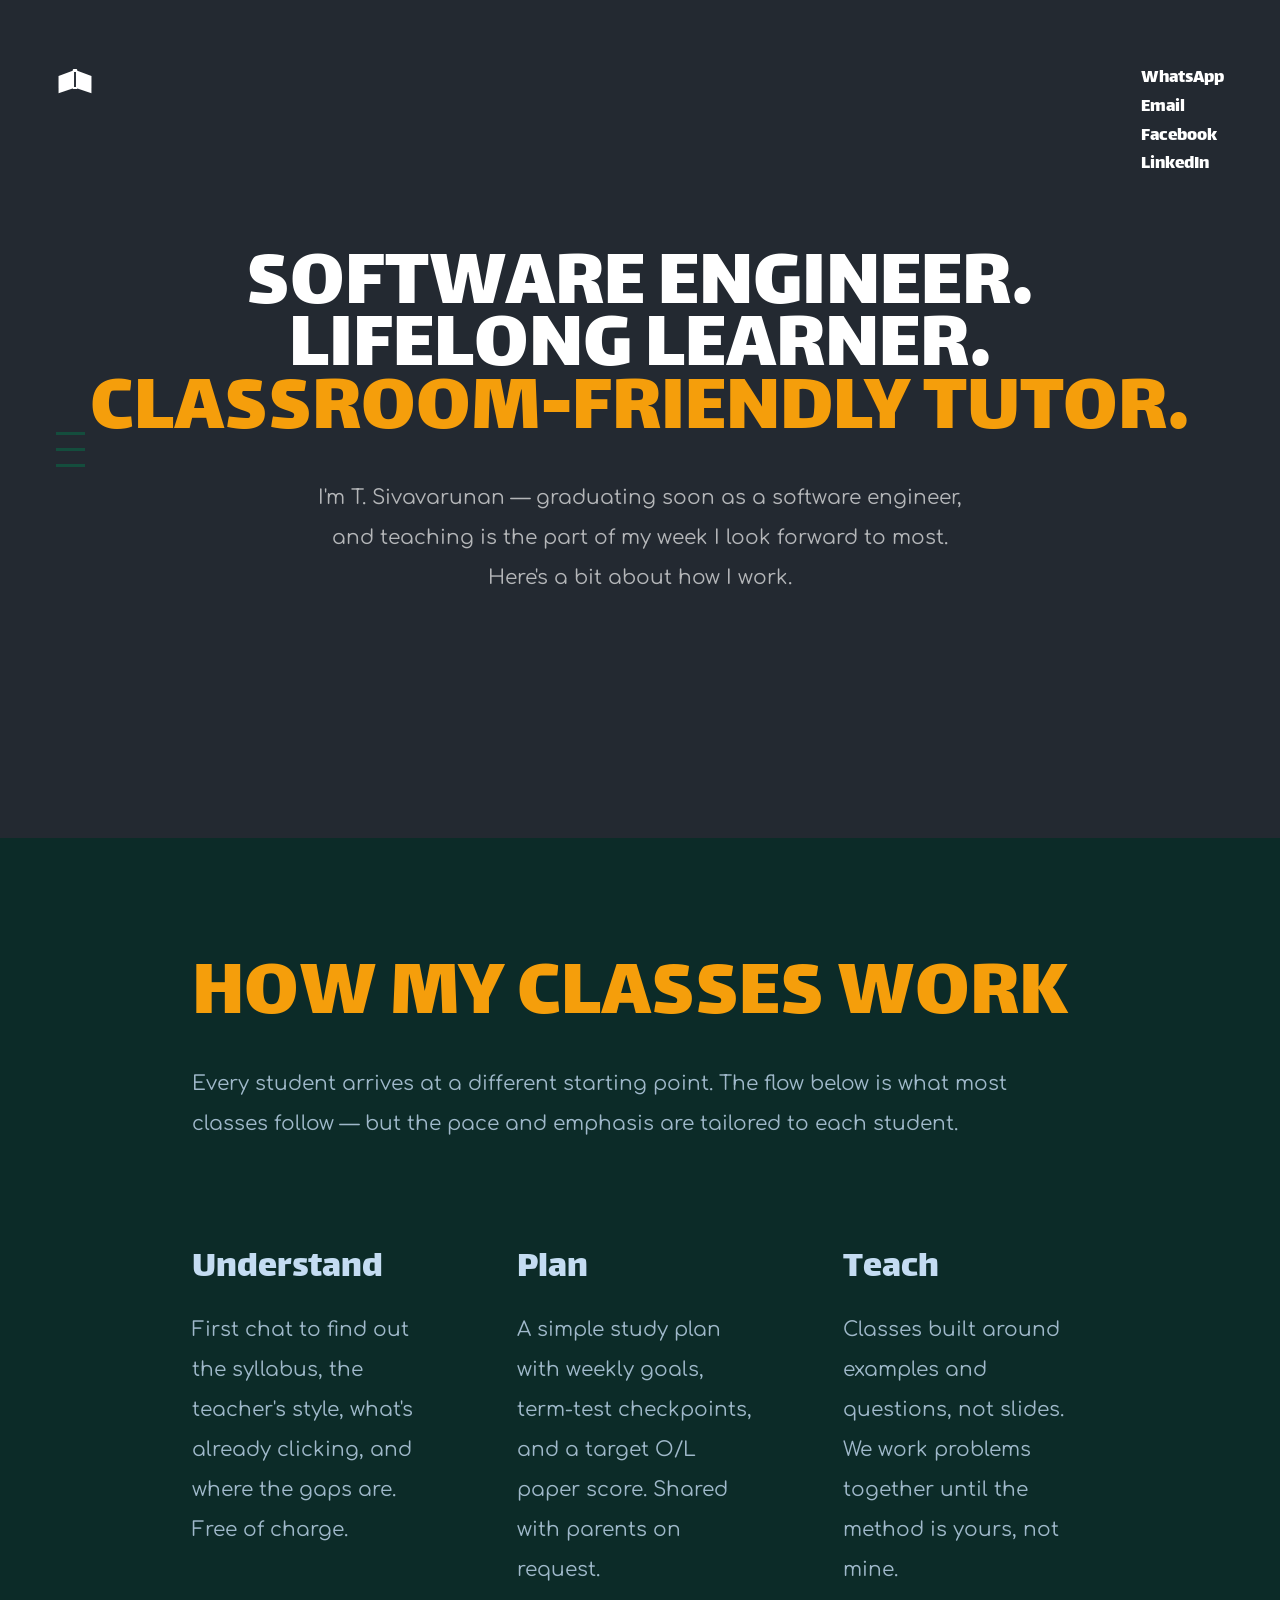
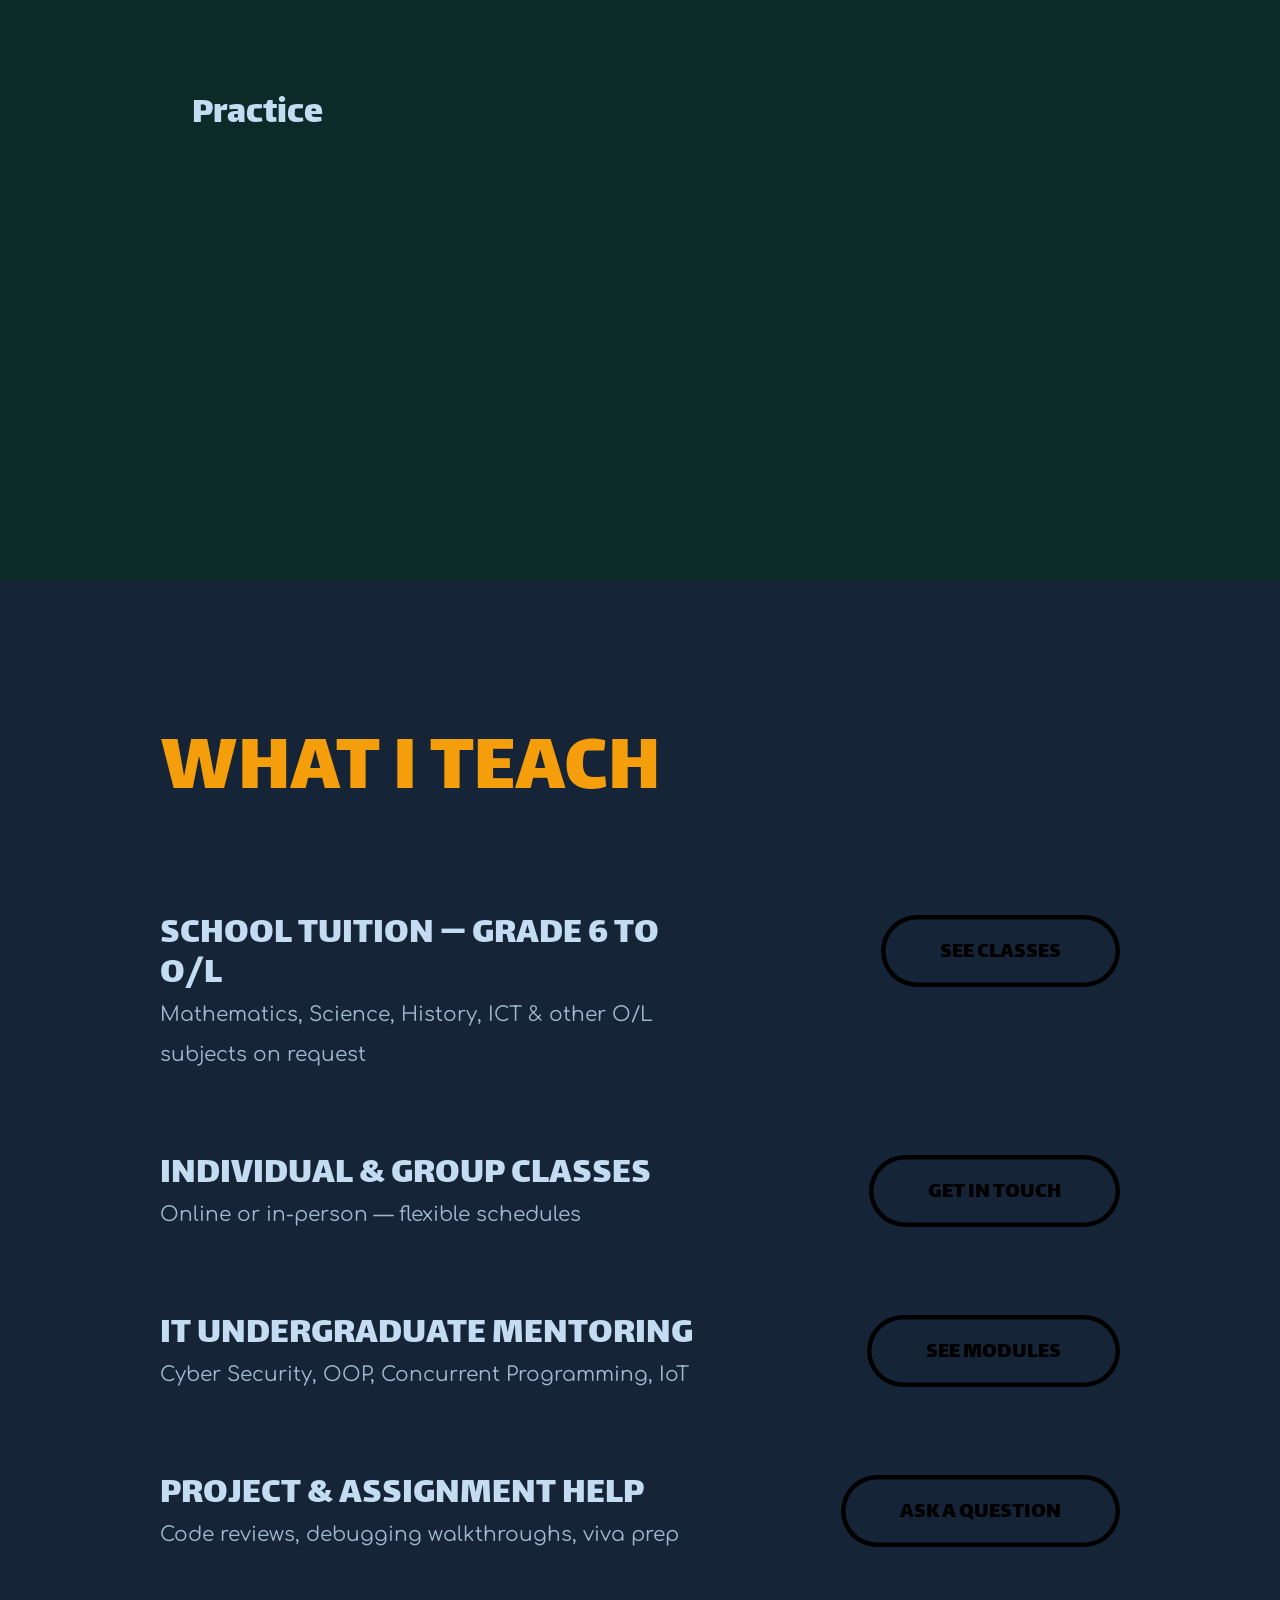
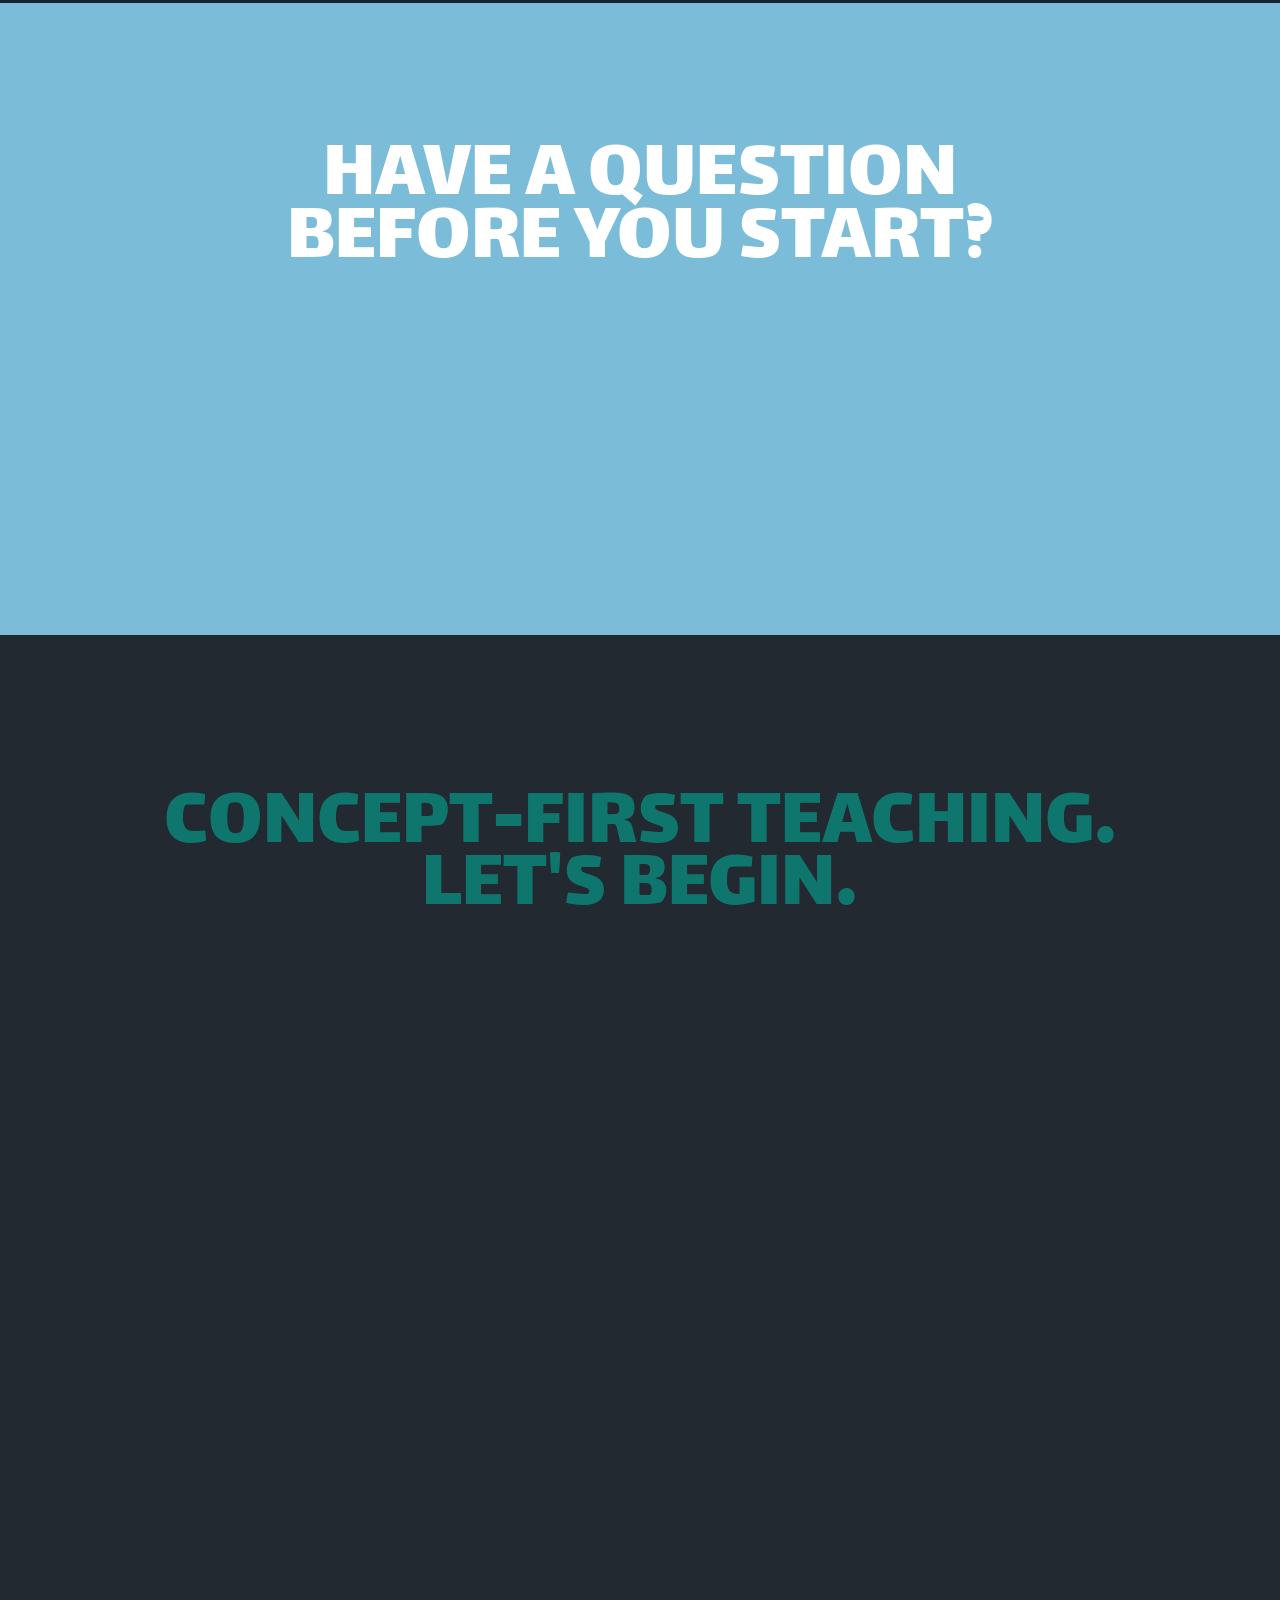
==== about.html @ 16ea8c1b "Initial site" ====
<!DOCTYPE html>
<html lang="en">
<head>
    <meta charset="UTF-8">
    <meta name="viewport" content="width=device-width, initial-scale=1.0">
    <title>About — T. Sivavarunan</title>
    <meta name="description" content="About T. Sivavarunan — software engineer, tutor, and IT undergraduate mentor based in Sri Lanka.">
    <link rel="stylesheet" type="text/css" href="css/bootstrap.min.css">
    <link rel="stylesheet" type="text/css" href="css/fontawesome-all.min.css">
    <link rel="stylesheet" type="text/css" href="css/style.css">
</head>
<body class="inner-page">
<div class="menu-toggle">
    <div class="icon"></div>
</div>
<div class="main-menu">
    <div class="contant-info">
        <div><a href="mailto:tharagan2001@gmail.com">tharagan2001@gmail.com</a></div>
        <div>076 835 9459</div>
    </div>
    <div class="menu-links">
        <ul>
            <li><a href="index.html">Home</a></li>
            <li><a href="about.html">About</a></li>
            <li><a href="work.html">Classes</a></li>
            <li><a href="blog.html">Blog</a></li>
            <li><a href="contact.html">Contact</a></li>
        </ul>
    </div>
    <div class="social-media">
        <div class="social-link-holder"><a href="https://wa.me/94768359459" target="_blank" rel="noopener">WhatsApp</a></div>
        <div class="social-link-holder"><a href="mailto:tharagan2001@gmail.com">Email</a></div>
        <div class="social-link-holder"><a href="#" target="_blank" rel="noopener">Facebook</a></div>
        <div class="social-link-holder"><a href="#" target="_blank" rel="noopener">LinkedIn</a></div>
    </div>
</div>
<nav class="container-fluid cnav">
    <div class="row">
        <div class="col">
            <div class="logo-holder">
                <a href="index.html"><img class="logo" src="images/logo.svg" alt="T. Sivavarunan"></a>
            </div>
        </div>
        <div class="col text-right">
            <div class="social-media">
                <div class="social-link-holder"><a href="https://wa.me/94768359459" target="_blank" rel="noopener">WhatsApp</a></div>
                <div class="social-link-holder"><a href="mailto:tharagan2001@gmail.com">Email</a></div>
                <div class="social-link-holder"><a href="#" target="_blank" rel="noopener">Facebook</a></div>
                <div class="social-link-holder"><a href="#" target="_blank" rel="noopener">LinkedIn</a></div>
            </div>
        </div>
    </div>
</nav>
<header class="container-fluid header">
    <div class="row">
        <div class="col">
            <div class="lg-text">
                <span>software engineer.</span><br>
                <span>lifelong learner.</span><br>
                <span class="other-color">classroom-friendly tutor.</span>
            </div>
            <div class="normal-text">
                <p>I'm T. Sivavarunan — graduating soon as a software engineer,<br> and teaching is the part of my week I look forward to most.<br> Here's a bit about how I work.</p>
            </div>
        </div>
    </div>
</header>
<div class="container-fluid process-section">
    <div class="row">
        <div class="col">
            <div class="lg-text"><span class="other-color">how my classes work</span></div>
            <div class="normal-text">
                <p>Every student arrives at a different starting point. The flow below is what most<br> classes follow — but the pace and emphasis are tailored to each student.</p>
            </div>
        </div>
    </div>
    <div class="row">
        <div class="col-md-4">
            <div class="text-box">
                <div class="title">Understand</div>
                <p>First chat to find out the syllabus, the teacher's style, what's already clicking, and where the gaps are. Free of charge.</p>
            </div>
        </div>
        <div class="col-md-4">
            <div class="text-box">
                <div class="title">Plan</div>
                <p>A simple study plan with weekly goals, term-test checkpoints, and a target O/L paper score. Shared with parents on request.</p>
            </div>
        </div>
        <div class="col-md-4">
            <div class="text-box">
                <div class="title">Teach</div>
                <p>Classes built around examples and questions, not slides. We work problems together until the method is yours, not mine.</p>
            </div>
        </div>
    </div>
    <div class="row">
        <div class="col-md-4">
            <div class="text-box">
                <div class="title">Practice</div>
                <p>Short weekly homework, past-paper drills, and mistake reviews. Doubt-clearing on WhatsApp between classes.</p>
            </div>
        </div>
        <div class="col-md-4">
            <div class="text-box">
                <div class="title">Track</div>
                <p>Regular progress check-ins so the student, the parent, and I are all on the same page about what's improving and what still needs work.</p>
            </div>
        </div>
        <div class="col-md-4">
            <div class="text-box">
                <div class="title">Deliver</div>
                <p>Confidence on exam day. Whether that's a Grade 7 term test or an O/L paper, you walk in knowing what you know.</p>
            </div>
        </div>
    </div>
</div>
<div class="container-fluid jobs-section">
    <div class="row">
        <div class="col">
            <div class="lg-text"><span class="other-color">what I teach</span></div>
        </div>
    </div>
    <div class="row job-box-row">
        <div class="col-sm-7">
            <div class="job-box">
                <div class="title">School Tuition — Grade 6 to O/L</div>
                <div class="subtitle">Mathematics, Science, History, ICT &amp; other O/L subjects on request</div>
            </div>
        </div>
        <div class="col-sm-5">
            <div class="btn-holder">
                <a href="work.html" class="cr-btn black ex-padding">See classes</a>
            </div>
        </div>
    </div>
    <div class="row job-box-row">
        <div class="col-sm-7">
            <div class="job-box">
                <div class="title">Individual &amp; Group Classes</div>
                <div class="subtitle">Online or in-person — flexible schedules</div>
            </div>
        </div>
        <div class="col-sm-5">
            <div class="btn-holder">
                <a href="contact.html" class="cr-btn black ex-padding">Get in touch</a>
            </div>
        </div>
    </div>
    <div class="row job-box-row">
        <div class="col-sm-7">
            <div class="job-box">
                <div class="title">IT Undergraduate Mentoring</div>
                <div class="subtitle">Cyber Security, OOP, Concurrent Programming, IoT</div>
            </div>
        </div>
        <div class="col-sm-5">
            <div class="btn-holder">
                <a href="work.html" class="cr-btn black ex-padding">See modules</a>
            </div>
        </div>
    </div>
    <div class="row job-box-row">
        <div class="col-sm-7">
            <div class="job-box">
                <div class="title">Project &amp; Assignment Help</div>
                <div class="subtitle">Code reviews, debugging walkthroughs, viva prep</div>
            </div>
        </div>
        <div class="col-sm-5">
            <div class="btn-holder">
                <a href="contact.html" class="cr-btn black ex-padding">Ask a question</a>
            </div>
        </div>
    </div>
</div>
<div class="container-fluid other-content">
    <div class="row">
        <div class="col">
            <div class="lg-text">have a question<br>before you start?</div>
            <div class="normal-text">
                <p>Send a quick message — happy to chat about what your child<br>
                        is studying, or what module you need help with.</p>
            </div>
            <div class="btn-holder">
                <a href="https://wa.me/94768359459" target="_blank" rel="noopener" class="cr-btn ex-padding">message on whatsapp</a>
            </div>
        </div>
    </div>
</div>
<footer class="container-fluid footer">
    <div class="row">
        <div class="col">
            <div class="lg-text">
                <span>concept-first teaching.</span><br>
                <span>let's begin.</span>
            </div>
            <div class="normal-text">
                <p>Whether it's Grade 6 maths, an O/L history paper, or an<br>OOP assignment due tomorrow — let's break it down<br>and build it up properly.</p>
            </div>
        </div>
    </div>
    <div class="row">
        <div class="col">
            <div class="contact-info-holder">
                <div class="title">Call / WhatsApp</div>
                <div class="contact-info"><a href="https://wa.me/94768359459" target="_blank" rel="noopener">076 835 9459</a></div>
            </div>
        </div>
        <div class="col">
            <div class="contact-info-holder">
                <div class="title">E-mail</div>
                <div class="contact-info"><a href="mailto:tharagan2001@gmail.com">tharagan2001@gmail.com</a></div>
                <div class="social-media">
                    <div class="social-link-holder"><a href="https://wa.me/94768359459" target="_blank" rel="noopener">WhatsApp</a></div>
                    <div class="social-link-holder"><a href="mailto:tharagan2001@gmail.com">Email</a></div>
                    <div class="social-link-holder"><a href="#" target="_blank" rel="noopener">Facebook</a></div>
                    <div class="social-link-holder"><a href="#" target="_blank" rel="noopener">LinkedIn</a></div>
                </div>
            </div>
        </div>
    </div>
</footer>
<script src="js/jquery.min.js"></script>
<script src="js/popper.min.js"></script>
<script src="js/bootstrap.min.js"></script>
<script src="js/anime.min.js"></script>
<script src="js/scrollreveal.min.js"></script>
<script src="js/main.js"></script>
</body>
</html>
---- css/style.css ----
/*------------------------------------------------------------------
 * Theme Name: CRE8
 * Theme URI: https://www.brandio.io/envato/cre8
 * Author: Brandio
 * Author URI: https://www.brandio.io/
 * Description: A Bootstrap Responsive HTML5 Template
 * Version: 1.0
 * Licensed under MIT (https://github.com/twbs/bootstrap/blob/master/LICENSE)
 * Bootstrap v4.1 (http://getbootstrap.com)
 * Copyright 2019 Brandio.
 -------------------------------------------------------------------*/
/*------------------------------------------------------------------
[Table of contents]

1. General Styles.
2. Header Styles
3. Box Contentt Styles
4. Default Content Styles
5. Clients Section Styles
6. Other Content Styles
7. Process Section Styles
8. Team Section Styles
9. Jobs Section Styles
10. Blog Section Styles
11. Post Section Styles
12. Few Contact Styles
13. Jobs Section Styles
14. Social Row Styles
15. Project Info Styles
16. Footer Styles
17. Responsive Styles.
-------------------------------------------------------------------*/
@import url("https://fonts.googleapis.com/css?family=Comfortaa&display=swap");

@import url("https://fonts.googleapis.com/css?family=Lalezar&display=swap");
/* -----------------------------------
    1 - General Styles
------------------------------------*/
::selection {
    background-color: rgba(137, 139, 145, 0.7);
}

*, body {
    font-family: 'Comfortaa', cursive;
    font-weight: 400;
    -webkit-font-smoothing: antialiased;
    text-rendering: optimizeLegibility;
    -moz-osx-font-smoothing: grayscale;
}

h1, h2, h3, h4, h5, h6 {
    font-family: "Lalezar", cursive;
}

.cr-btn {
    display: inline-block;
    font-family: "Lalezar", cursive;
    font-size: 1.45rem;
    color: #fff;
    text-transform: uppercase;
    padding: 1.3rem 2.1rem 1rem;
    border-radius: 10rem;
    -webkit-box-shadow: inset 0 0 0 0.25rem #fff;
    box-shadow: inset 0 0 0 0.25rem #fff;
    -webkit-transition: all 0.3s ease-in-out;
    transition: all 0.3s ease-in-out;
}

.cr-btn:hover, .cr-btn:focus {
    color: #232931;
    text-decoration: none;
    -webkit-box-shadow: inset 0 0 0 3.25rem #fff;
    box-shadow: inset 0 0 0 3.25rem #fff;
}

.cr-btn.primary {
    color: #fff;
    -webkit-box-shadow: inset 0 0 0 0.28rem #0F766E;
    box-shadow: inset 0 0 0 0.28rem #0F766E;
}

.cr-btn.primary:hover, .cr-btn.primary:focus {
    color: #fff;
    -webkit-box-shadow: inset 0 0 0 3.25rem #0F766E;
    box-shadow: inset 0 0 0 3.25rem #0F766E;
}

.cr-btn.black {
    color: #000;
    -webkit-box-shadow: inset 0 0 0 0.28rem #000;
    box-shadow: inset 0 0 0 0.28rem #000;
}

.cr-btn.black:hover, .cr-btn.black:focus {
    color: #fff;
    -webkit-box-shadow: inset 0 0 0 3.25rem #000;
    box-shadow: inset 0 0 0 3.25rem #000;
}

.cr-btn.ex-padding {
    padding: 1.3rem 3.7rem 1rem;
}

body {
    overflow-x: hidden;
    -webkit-transition: all 500ms cubic-bezier(1, -0.02, 0.25, 0.75);
    transition: all 500ms cubic-bezier(1, -0.02, 0.25, 0.75);
}

body.menu-open {
    padding-left: 30rem;
}

.menu-toggle {
    position: fixed;
    z-index: 99999;
    width: 1.8rem;
    height: 2.2rem;
    cursor: pointer;
    left: 3.5rem;
    top: 50%;
    margin-top: -1.1rem;
    mix-blend-mode: difference;
    -webkit-transition: all 500ms cubic-bezier(1, -0.02, 0.25, 0.75);
    transition: all 500ms cubic-bezier(1, -0.02, 0.25, 0.75);
}

.menu-toggle .icon {
    position: absolute;
    display: inline-block;
    top: 0;
    left: 0;
    width: 100%;
    height: 3px;
    background-color: #0F766E;
    -webkit-transition: all 0.4s ease;
    transition: all 0.4s ease;
}

.menu-toggle .icon:before, .menu-toggle .icon:after {
    content: "";
    position: absolute;
    left: 0;
    width: 100%;
    height: 100%;
    background-color: #0F766E;
    -webkit-transform-origin: center;
    -moz-transform-origin: center;
    -ms-transform-origin: center;
    transform-origin: center;
    -webkit-transition: all 0.4s ease;
    transition: all 0.4s ease;
}

.menu-toggle .icon:before {
    top: 1rem;
}

.menu-toggle .icon:after {
    top: 2rem;
}

.menu-toggle.open {
    left: 29.1rem;
}

.menu-toggle.open .icon {
    background-color: transparent;
}

.menu-toggle.open .icon:before {
    -webkit-transform: rotate(45deg) scaleX(1.4);
    -moz-transform: rotate(45deg) scaleX(1.4);
    -ms-transform: rotate(45deg) scaleX(1.4);
    transform: rotate(45deg) scaleX(1.4);
}

.menu-toggle.open .icon:after {
    top: 1rem;
    -webkit-transform: rotate(-45deg) scaleX(1.4);
    -moz-transform: rotate(-45deg) scaleX(1.4);
    -ms-transform: rotate(-45deg) scaleX(1.4);
    transform: rotate(-45deg) scaleX(1.4);
}

.main-menu {
    position: fixed;
    top: 0;
    left: -30rem;
    height: 100%;
    width: 30rem;
    background-color: #7BBCD8;
    text-align: right;
    padding: 3rem 4rem;
    overflow-y: hidden;
    z-index: 9999;
    -webkit-transition: all 500ms cubic-bezier(1, -0.02, 0.25, 0.75);
    transition: all 500ms cubic-bezier(1, -0.02, 0.25, 0.75);
}

.main-menu.opened {
    left: 0;
}

.main-menu .contant-info {
    margin-bottom: 4rem;
}

.main-menu .contant-info div {
    font-family: "Lalezar", cursive;
    font-size: 1.3rem;
    color: #7BAFC8;
}

.main-menu .contant-info div a {
    font-family: "Lalezar", cursive;
    font-size: 1.3rem;
    color: #7BAFC8;
    -webkit-transition: all 0.3s ease;
    transition: all 0.3s ease;
}

.main-menu .contant-info div a:hover, .main-menu .contant-info div a:focus {
    color: #0F766E;
    text-decoration: none;
}

.main-menu .menu-links {
    margin-bottom: 6rem;
}

.main-menu .menu-links ul {
    padding: 0;
    margin: 0;
    list-style: none;
}

.main-menu .menu-links ul li {
    overflow: hidden;
    padding-top: 0.5rem;
}

.main-menu .menu-links ul li a {
    display: inline-block;
    font-size: 5.3rem;
    line-height: 3.4rem;
    font-family: "Lalezar", cursive;
    color: #14181C;
    text-transform: uppercase;
    -webkit-transition: all 0.5s ease;
    transition: all 0.5s ease;
}

.main-menu .menu-links ul li a:hover, .main-menu .menu-links ul li a:focus {
    color: #fff;
    text-decoration: none;
}

.main-menu .social-media {
    display: inline-block;
    opacity: 1;
    pointer-events: all;
    -webkit-transform: translateY(0);
    -moz-transform: translateY(0);
    -ms-transform: translateY(0);
    transform: translateY(0);
    -webkit-transition: all 0.3s ease;
    transition: all 0.3s ease;
}

.main-menu .social-media .social-link-holder {
    text-align: right;
}

.main-menu .social-media .social-link-holder a {
    font-size: 1.2rem;
    font-family: "Lalezar", cursive;
    color: #A8AAAD;
    -webkit-transition: all 0.3s ease;
    transition: all 0.3s ease;
}

.main-menu .social-media .social-link-holder a:hover, .main-menu .social-media .social-link-holder a:focus {
    color: #8b8d91;
    text-decoration: none;
}

/* -----------------------------------
    2 - Header Styles
------------------------------------*/
.cnav {
    position: fixed;
    width: 100%;
    z-index: 999;
    padding: 4rem 3.5rem;
    pointer-events: none;
    -webkit-transition: all 0.3s ease;
    transition: all 0.3s ease;
}

.cnav .logo-holder {
    display: inline-block;
    pointer-events: all;
}

.cnav .logo-holder img {
    width: 2.4rem;
}

.cnav .social-media {
    display: inline-block;
    opacity: 1;
    pointer-events: all;
    -webkit-transform: translateY(0);
    -moz-transform: translateY(0);
    -ms-transform: translateY(0);
    transform: translateY(0);
    -webkit-transition: all 0.3s ease;
    transition: all 0.3s ease;
}

.cnav .social-media .social-link-holder {
    text-align: left;
}

.cnav .social-media .social-link-holder a {
    font-size: 1.2rem;
    font-family: "Lalezar", cursive;
    color: #fff;
    -webkit-transition: all 0.3s ease;
    transition: all 0.3s ease;
}

.cnav .social-media .social-link-holder a:hover, .cnav .social-media .social-link-holder a:focus {
    color: #898b91;
    text-decoration: none;
}

.cnav .social-media.hide {
    -webkit-transform: translateY(-13rem);
    -moz-transform: translateY(-13rem);
    -ms-transform: translateY(-13rem);
    transform: translateY(-13rem);
}

.cnav.blend {
    mix-blend-mode: difference;
}

.header {
    background-color: #232931;
    text-align: center;
    padding: 16rem 3.5rem 14rem;
}

.header .mouse-scroll {
    position: absolute;
    display: inline-block;
    bottom: 3rem;
    left: 50%;
    margin-left: -0.8rem;
    width: 1.6rem;
    height: 2.4rem;
    border-radius: 2rem;
    background-color: rgba(255, 255, 255, 0.15);
    pointer-events: none;
    -webkit-box-shadow: 0 0.3rem 5rem rgba(0, 0, 0, 0.24);
    box-shadow: 0 0.3rem 5rem rgba(0, 0, 0, 0.24);
    -webkit-transition: all 0.6s ease;
    transition: all 0.6s ease;
}

.header .mouse-scroll:before {
    position: absolute;
    content: "";
    top: 0.5rem;
    left: 50%;
    margin-left: -0.1rem;
    width: 0.2rem;
    height: 0.4rem;
    border-radius: 1rem;
    background-color: rgba(255, 255, 255, 0.21);
    -webkit-animation: m-an 2s ease infinite;
    -moz-animation: m-an 2s ease infinite;
    -ms-animation: m-an 2s ease infinite;
    animation: m-an 2s ease infinite;
}

.header .mouse-scroll.hide {
    opacity: 0;
}

.header .mouse-scroll.hide:before {
    opacity: 0;
    -webkit-animation: none;
    -moz-animation: none;
    -ms-animation: none;
    animation: none;
    -webkit-transition: all 0.6s ease;
    transition: all 0.6s ease;
}

@-webkit-keyframes m-an {
    0% {
        top: 0.5rem;
        height: 0.2rem;
        opacity: 0;
    }

    15% {
        top: 0.7rem;
        height: 0.6rem;
        opacity: 1;
    }

    50% {
        top: 0.9rem;
        height: 0.6rem;
        opacity: 1;
    }

    70% {
        top: 1rem;
        height: 0.5rem;
        opacity: 1;
    }

    90% {
        top: 1.2rem;
        height: 0.5rem;
        opacity: 0;
    }

    100% {
        top: 1.2rem;
        height: 0.5rem;
        opacity: 0;
    }
}

@-moz-keyframes m-an {
    0% {
        top: 0.5rem;
        height: 0.2rem;
        opacity: 0;
    }

    15% {
        top: 0.7rem;
        height: 0.6rem;
        opacity: 1;
    }

    50% {
        top: 0.9rem;
        height: 0.6rem;
        opacity: 1;
    }

    70% {
        top: 1rem;
        height: 0.5rem;
        opacity: 1;
    }

    90% {
        top: 1.2rem;
        height: 0.5rem;
        opacity: 0;
    }

    100% {
        top: 1.2rem;
        height: 0.5rem;
        opacity: 0;
    }
}

@-ms-keyframes m-an {
    0% {
        top: 0.5rem;
        height: 0.2rem;
        opacity: 0;
    }

    15% {
        top: 0.7rem;
        height: 0.6rem;
        opacity: 1;
    }

    50% {
        top: 0.9rem;
        height: 0.6rem;
        opacity: 1;
    }

    70% {
        top: 1rem;
        height: 0.5rem;
        opacity: 1;
    }

    90% {
        top: 1.2rem;
        height: 0.5rem;
        opacity: 0;
    }

    100% {
        top: 1.2rem;
        height: 0.5rem;
        opacity: 0;
    }
}

@keyframes m-an {
    0% {
        top: 0.5rem;
        height: 0.2rem;
        opacity: 0;
    }

    15% {
        top: 0.7rem;
        height: 0.6rem;
        opacity: 1;
    }

    50% {
        top: 0.9rem;
        height: 0.6rem;
        opacity: 1;
    }

    70% {
        top: 1rem;
        height: 0.5rem;
        opacity: 1;
    }

    90% {
        top: 1.2rem;
        height: 0.5rem;
        opacity: 0;
    }

    100% {
        top: 1.2rem;
        height: 0.5rem;
        opacity: 0;
    }
}

.extra-lg-text {
    color: #fff;
    text-align: center;
    font-family: "Lalezar", cursive;
    font-size: 6.9rem;
    line-height: 5rem;
    text-transform: uppercase;
}

.extra-lg-text span {
    display: inline-block;
    font-family: "Lalezar", cursive;
}

.extra-lg-text .other-color {
    color: #F59E0B;
    font-family: "Lalezar", cursive;
}

/*
.inner-page{
    .header{
        background-color: #7BBCD8;
    }
}
*/
/* -----------------------------------
    3 - Box Contentt Styles
------------------------------------*/
.box-content {
    padding: 0;
}

.box-content .row {
    margin: 0;
}

.box-content .row div[class^="col"] {
    padding: 0;
}

.boxy {
    position: relative;
    height: 100%;
    padding: 12rem 6rem;
}

.boxy h1.title {
    font-size: 4.1rem;
    line-height: 3.4rem;
    margin: 0;
    margin-bottom: 3rem;
}

.boxy .text ul {
    padding: 0;
    margin: 0;
    list-style: none;
}

.boxy .text ul li {
    font-family: "Lalezar", cursive;
    text-transform: uppercase;
    font-size: 1.2rem;
}

.boxy .bottom-text {
    text-align: center;
}

.boxy .bottom-text .link {
    font-family: "Lalezar", cursive;
    text-transform: uppercase;
    color: #fff;
    font-size: 1.3rem;
}

.boxy .bottom-text .link a {
    font-family: "Lalezar", cursive;
    text-transform: uppercase;
    color: #fff;
    font-size: 1.3rem;
    -webkit-transition: all 0.3s ease;
    transition: all 0.3s ease;
}

.boxy .bottom-text .link a:hover, .boxy .bottom-text .link a:focus {
    color: #abadb3;
    text-decoration: none;
}

.boxy .bottom-text .text {
    color: #fff;
    font-size: 1.2rem;
}

.boxy .project-link-full {
    position: absolute;
    display: inline-block;
    top: 0;
    left: 0;
    width: 100%;
    height: 100%;
}

.boxy.c1-color {
    background-color: #0B1929;
}

.boxy.c1-color h1.title {
    color: #D6EAF7;
}

.boxy.c1-color .text {
    color: rgba(196, 220, 242, 0.80);
}

.boxy.c1-color .slg-text {
    color: #D6EAF7;
}

.boxy.c1-color .normal-lg-text p {
    color: rgba(196, 220, 242, 0.80);
}

.boxy.primary-color {
    background-color: #0F766E;
}

.boxy.primary-color h1.title {
    color: #E8F6FA;
}

.boxy.primary-color .text {
    color: rgba(196, 220, 242, 0.80);
}

.boxy.primary-color .slg-text {
    color: #fff;
}

.boxy.primary-color .normal-lg-text p {
    color: #fff;
}

.boxy.default-color {
    background-color: #232931;
}

.boxy.default-color h1.title {
    color: #FAF6EE;
}

.boxy.default-color .text {
    color: rgba(216, 216, 216, 0.66);
}

.boxy.default-color .slg-text {
    color: #fff;
}

.boxy.default-color .normal-lg-text p {
    color: rgba(255, 255, 255, 0.66);
}

.boxy.c2-color {
    background-color: #7BBCD8;
}

.boxy.c2-color h1.title {
    color: #FAF6EE;
}

.boxy.c2-color .text {
    color: rgba(216, 216, 216, 0.66);
}

.boxy.c2-color .slg-text {
    color: #fff;
}

.boxy.c2-color .normal-lg-text p {
    color: rgba(255, 255, 255, 0.66);
}

.boxy.img-box {
    position: relative;
    padding: 4rem;
    min-height: 652px;
    z-index: 1;
    display: -webkit-box;
    display: -moz-box;
    display: -ms-flexbox;
    display: -webkit-flex;
    display: flex;
    -moz-justify-content: center;
    -webkit-justify-content: center;
    -ms-justify-content: center;
    justify-content: center;
    -moz-align-items: flex-end;
    -webkit-align-items: flex-end;
    -ms-align-items: flex-end;
    align-items: flex-end;
    overflow: hidden;
}

.boxy.img-box:before {
    content: "";
    position: absolute;
    top: 0;
    left: 0;
    width: 100%;
    height: 100%;
    background-color: #232931;
    opacity: 0;
    z-index: -1;
    -webkit-transform-origin: center center;
    -moz-transform-origin: center center;
    -ms-transform-origin: center center;
    transform-origin: center center;
    -webkit-transform: scale(0.9);
    -moz-transform: scale(0.9);
    -ms-transform: scale(0.9);
    transform: scale(0.9);
    -webkit-transition: all 0.4s ease;
    transition: all 0.4s ease;
}

.boxy.img-box .img img {
    display: block;
    width: 100%;
    height: 100%;
    object-fit: cover;
}

.boxy.img-box .img {
    content: "";
    position: absolute;
    top: 0;
    left: 0;
    width: 100%;
    height: 100%;
    z-index: -2;
    background-size: cover;
    background-position: center;
    background-repeat: no-repeat;
    -webkit-transform-origin: center center;
    -moz-transform-origin: center center;
    -ms-transform-origin: center center;
    transform-origin: center center;
    -webkit-transform: scale(1);
    -moz-transform: scale(1);
    -ms-transform: scale(1);
    transform: scale(1);
    -webkit-transition: all 2s ease;
    transition: all 2s ease;
}

.boxy.img-box:hover .img, .boxy.img-box:focus .img {
    -webkit-transform: scale(1.1);
    -moz-transform: scale(1.1);
    -ms-transform: scale(1.1);
    transform: scale(1.1);
}

.boxy.img-box:hover:before, .boxy.img-box:focus:before {
    opacity: 0.8;
    -webkit-transform: scale(1);
    -moz-transform: scale(1);
    -ms-transform: scale(1);
    transform: scale(1);
}

/* -----------------------------------
    4 - Default Content Styles
------------------------------------*/
.default-content {
    background-color: #232931;
    text-align: center;
    padding: 10rem 3.5rem 8rem;
}

.default-content .lg-text {
    margin-bottom: 2.2rem;
}

.default-content p {
    color: rgba(255, 255, 255, 0.66);
    font-size: 1.26rem;
    line-height: 2.5rem;
}

.default-content .normal-text {
    margin-bottom: 5rem;
}

.lg-text {
    color: #fff;
    text-align: center;
    font-family: "Lalezar", cursive;
    font-size: 5.3rem;
    line-height: 3.9rem;
    text-transform: uppercase;
    margin-bottom: 2.2rem;
}

.lg-text span {
    font-family: "Lalezar", cursive;
    display: inline-block;
}

.lg-text .other-color {
    color: #F59E0B;
    font-family: "Lalezar", cursive;
}

.normal-text p {
    color: rgba(255, 255, 255, 0.66);
    font-size: 1.26rem;
    line-height: 2.5rem;
}

.slg-text {
    color: #fff;
    text-align: center;
    font-family: "Lalezar", cursive;
    font-size: 5rem;
    line-height: 3.9rem;
    text-transform: uppercase;
    margin-bottom: 5rem;
}

.slg-text span {
    font-family: "Lalezar", cursive;
    display: inline-block;
}

.slg-text .other-color {
    color: #F59E0B;
    font-family: "Lalezar", cursive;
}

.normal-lg-text {
    text-align: center;
}

.normal-lg-text p {
    font-family: "Lalezar", cursive;
    color: rgba(255, 255, 255, 0.66);
    font-size: 2.5rem;
    line-height: 3.3rem;
}

.normal-lg-text p a {
    font-family: "Lalezar", cursive;
    color: rgba(255, 255, 255, 0.66);
    font-size: 2rem;
    line-height: 3.3rem;
}

/* -----------------------------------
    5 - Clients Section Styles
------------------------------------*/
.clients-section {
    background-color: #0B1929;
    text-align: left;
    padding: 10rem 10rem 3rem;
}

.clients-section .lg-text {
    color: #000;
    text-align: left;
    margin-bottom: 2.2rem;
}

.clients-section p {
    color: rgba(196, 220, 242, 0.80);
    font-size: 1.26rem;
    line-height: 2.5rem;
}

.clients-section .normal-text {
    margin-bottom: 5rem;
}

.clients-section .clients-logos {
    display: -webkit-box;
    display: -moz-box;
    display: -ms-flexbox;
    display: -webkit-flex;
    display: flex;
    -moz-flex-flow: row wrap;
    -webkit-flex-flow: row wrap;
    -ms-flex-flow: row wrap;
    flex-flow: row wrap;
    width: 100%;
}

.clients-section .clients-logos .logo-holder {
    -moz-flex: 1 1 25%;
    -webkit-flex: 1 1 25%;
    -ms-flex: 1 1 25%;
    flex: 1 1 25%;
    margin-bottom: 5rem;
}

.clients-section .clients-logos .logo-holder img {
    max-height: 2.8rem;
}

/* -----------------------------------
    6 - Other Content Styles
------------------------------------*/
.other-content {
    background-color: #7BBCD8;
    text-align: center;
    padding: 9rem 3.5rem 7rem;
}

.other-content .lg-text {
    margin-bottom: 2.2rem;
}

.other-content p {
    color: rgba(255, 255, 255, 0.66);
    font-size: 1.26rem;
    line-height: 2.5rem;
}

.other-content .normal-text {
    margin-bottom: 4rem;
}

/* -----------------------------------
    7 - Process Section Styles
------------------------------------*/
.process-section {
    background-color: #0B1929;
    text-align: left;
    padding: 8rem 12rem 3rem;
}

.process-section .lg-text {
    text-align: left;
}

.process-section p {
    color: rgba(196, 220, 242, 0.80);
    margin-bottom: 6rem;
}

.process-section > .row {
    margin-right: -40px;
    margin-left: -40px;
}

.process-section > .row > div[class^="col"] {
    padding-right: 40px;
    padding-left: 40px;
}

.text-box {
    margin-bottom: 4rem;
}

.text-box .title {
    font-family: "Lalezar", cursive;
    font-size: 2.4rem;
    margin-bottom: 0.8rem;
}

.text-box p {
    color: rgba(196, 220, 242, 0.80);
    font-size: 1.26rem;
    line-height: 2.5rem;
}

/* -----------------------------------
    8 - Team Section Styles
------------------------------------*/
.team-section {
    position: relative;
    background-color: #7BBCD8;
    padding: 10rem 8rem 12rem;
    z-index: 10;
}

.team-section .team-photos {
    position: absolute;
    left: 0;
    bottom: -12.25rem;
    width: 100%;
    padding-bottom: 5rem;
    overflow: hidden;
    white-space: nowrap;
    -webkit-touch-callout: none;
    -webkit-user-select: none;
    -khtml-user-select: none;
    -moz-user-select: none;
    -ms-user-select: none;
    user-select: none;
}

.team-section .team-photos .photo-holder {
    position: relative;
    display: inline-block;
    margin: 0 2.4rem;
}

.team-section .team-photos .photo-holder img {
    border-radius: 10rem;
    width: 14.5rem;
}

.team-section .team-photos .photo-holder:nth-child(odd) {
    bottom: -3.5rem;
}

@-webkit-keyframes photos-move {
    0% {
        -webkit-transform: translateX(0);
        -moz-transform: translateX(0);
        -ms-transform: translateX(0);
        transform: translateX(0);
    }

    100% {
        -webkit-transform: translateX(-140%);
        -moz-transform: translateX(-140%);
        -ms-transform: translateX(-140%);
        transform: translateX(-140%);
    }
}

@-moz-keyframes photos-move {
    0% {
        -webkit-transform: translateX(0);
        -moz-transform: translateX(0);
        -ms-transform: translateX(0);
        transform: translateX(0);
    }

    100% {
        -webkit-transform: translateX(-140%);
        -moz-transform: translateX(-140%);
        -ms-transform: translateX(-140%);
        transform: translateX(-140%);
    }
}

@-ms-keyframes photos-move {
    0% {
        -webkit-transform: translateX(0);
        -moz-transform: translateX(0);
        -ms-transform: translateX(0);
        transform: translateX(0);
    }

    100% {
        -webkit-transform: translateX(-140%);
        -moz-transform: translateX(-140%);
        -ms-transform: translateX(-140%);
        transform: translateX(-140%);
    }
}

@keyframes photos-move {
    0% {
        -webkit-transform: translateX(0);
        -moz-transform: translateX(0);
        -ms-transform: translateX(0);
        transform: translateX(0);
    }

    100% {
        -webkit-transform: translateX(-140%);
        -moz-transform: translateX(-140%);
        -ms-transform: translateX(-140%);
        transform: translateX(-140%);
    }
}

/* -----------------------------------
    9 - Jobs Section Styles
------------------------------------*/
.jobs-section {
    background-color: #0B1929;
    text-align: left;
    padding: 10rem 10rem 3rem;
}

.jobs-section .lg-text {
    text-align: left;
    margin-bottom: 7rem;
}

.jobs-section .job-box-row {
    margin-bottom: 5rem;
}

.jobs-section .job-box-row:last-child {
    margin-bottom: 0;
}

.jobs-section .job-box .title {
    font-family: "Lalezar", cursive;
    font-size: 2.4rem;
    line-height: 2.5rem;
    text-transform: uppercase;
}

.jobs-section .job-box .subtitle {
    color: rgba(196, 220, 242, 0.80);
    font-size: 1.26rem;
    line-height: 2.5rem;
}

.jobs-section .btn-holder {
    text-align: right;
}

.padding-for-team {
    padding-top: 17rem !important;
}

.no-padding-bottom {
    padding-bottom: 0 !important;
}

/* -----------------------------------
    10 - Blog Section Styles
------------------------------------*/
.blog-section {
    padding: 6rem;
    background-color: #0B1929;
}

.post-box {
    display: -webkit-box;
    display: -moz-box;
    display: -ms-flexbox;
    display: -webkit-flex;
    display: flex;
    background-color: #112438;
    margin-bottom: 5rem;
}

.post-box:last-child {
    margin-bottom: 0;
}

.post-box .text-holder {
    padding: 6.5rem 5rem;
}

.post-box .text-holder .title {
    display: inline-block;
    color: #D6EAF7;
    text-align: left;
    font-family: "Lalezar", cursive;
    font-size: 5.3rem;
    line-height: 3.9rem;
    text-transform: uppercase;
    margin-bottom: 2.2rem;
    -webkit-transition: all 0.3s ease;
    transition: all 0.3s ease;
}

.post-box .text-holder .title:hover, .post-box .text-holder .title:focus {
    text-decoration: none;
    color: #7BBCD8;
}

.post-box .text-holder .text {
    color: rgba(196, 220, 242, 0.80);
    font-size: 1.26rem;
    line-height: 2.5rem;
}

.post-box .img-holder img {
    width: 29rem;
}

/* -----------------------------------
    11 - Post Section Styles
------------------------------------*/
.post-section {
    background-color: #0B1929;
    padding: 0;
}

.post-section > .row {
    margin: 0;
}

.post-section > .row > div[class^="col"] {
    padding: 0;
}

.post-section .post-header {
    display: -webkit-box;
    display: -moz-box;
    display: -ms-flexbox;
    display: -webkit-flex;
    display: flex;
}

.post-section .post-header .post-info-holder {
    display: -webkit-box;
    display: -moz-box;
    display: -ms-flexbox;
    display: -webkit-flex;
    display: flex;
    margin-bottom: 4rem;
}

.post-section .post-header .post-info-holder .link-holder {
    -moz-flex: 1;
    -webkit-flex: 1;
    -ms-flex: 1;
    flex: 1;
}

.post-section .post-header .post-info-holder .link-holder a {
    font-family: "Lalezar", cursive;
    font-size: 1.7rem;
    color: #7BBCD8;
    text-transform: uppercase;
    -webkit-transition: all 0.3s ease;
    transition: all 0.3s ease;
}

.post-section .post-header .post-info-holder .link-holder a:hover, .post-section .post-header .post-info-holder .link-holder a:focus {
    color: #7BBCD8;
    text-decoration: none;
}

.post-section .post-header .post-info-holder .post-info {
    -moz-flex: 1;
    -webkit-flex: 1;
    -ms-flex: 1;
    flex: 1;
    text-align: right;
}

.post-section .post-header .post-info-holder .post-info .date {
    display: inline-block;
    color: rgba(196, 220, 242, 0.80);
    font-size: 1.26rem;
    margin-right: 1rem;
}

.post-section .post-header .post-info-holder .post-info .auther {
    display: inline-block;
    color: rgba(196, 220, 242, 0.80);
    font-size: 1.26rem;
}

.post-section .post-header .text-holder {
    padding: 4rem 9.5rem;
}

.post-section .post-header .text-holder .title {
    display: inline-block;
    color: #D6EAF7;
    text-align: left;
    font-family: "Lalezar", cursive;
    font-size: 5.3rem;
    line-height: 3.9rem;
    text-transform: uppercase;
    margin-bottom: 2.2rem;
    -webkit-transition: all 0.3s ease;
    transition: all 0.3s ease;
}

.post-section .post-header .text-holder .text {
    color: rgba(196, 220, 242, 0.80);
    font-size: 1.26rem;
    line-height: 2.5rem;
}

.post-section .post-header .img-holder img {
    width: 29rem;
}

.post-section .post-content {
    padding: 4rem 9.5rem;
}

.post-section .post-content h1 {
    margin-bottom: 1rem;
}

.post-section .post-content p {
    color: rgba(196, 220, 242, 0.80);
    font-size: 1.12rem;
    line-height: 2.5rem;
    margin-bottom: 4rem;
}

/* -----------------------------------
    12 - Few Contact Styles
------------------------------------*/
.few-contact {
    padding: 4rem 8rem;
    background-color: #0B1929;
}

.few-contact .contact-info-holder {
    text-align: left;
}

.few-contact .contact-info-holder .title {
    font-family: "Lalezar", cursive;
    font-size: 1.6rem;
    color: #7BAFC8;
}

.few-contact .contact-info-holder .contact-info {
    font-family: "Lalezar", cursive;
    color: #D6EAF7;
    font-size: 4.8rem;
}

.few-contact .contact-info-holder .contact-info a {
    font-family: "Lalezar", cursive;
    color: #0F766E;
    font-size: 4.8rem;
    -webkit-transition: all 0.3s ease;
    transition: all 0.3s ease;
}

.few-contact .contact-info-holder .contact-info a:hover, .few-contact .contact-info-holder .contact-info a:focus {
    color: #7BAFC8;
    text-decoration: none;
}

/* -----------------------------------
    13 - Jobs Section Styles
------------------------------------*/
.our-people-section {
    background-color: #0B1929;
    text-align: left;
    padding: 10rem 10rem;
}

.our-people-section .extra-lg-text {
    color: #7BBCD8;
    margin-bottom: 11rem;
}

.our-people-section .lg-text {
    text-align: left;
    margin-bottom: 2rem;
}

.our-people-section .normal-text {
    margin-bottom: 5rem;
}

.our-people-section .normal-text p {
    color: rgba(196, 220, 242, 0.80);
}

.our-people-section .people-box-row {
    margin-bottom: 5rem;
}

.our-people-section .people-box-row:last-child {
    margin-bottom: 0;
}

.our-people-section .people-box .title {
    font-family: "Lalezar", cursive;
    font-size: 2.4rem;
    line-height: 2.5rem;
    text-transform: uppercase;
}

.our-people-section .people-box .subtitle {
    color: rgba(196, 220, 242, 0.80);
    font-size: 1.26rem;
    line-height: 2.5rem;
}

.our-people-section .btn-holder {
    text-align: right;
}

/* -----------------------------------
    14 - Social Row Styles
------------------------------------*/
.social-row {
    background-color: #7BBCD8;
    text-align: center;
    padding: 5rem 5.5rem;
}

.social-row .social-media .social-link-holder {
    display: inline-block;
    margin: 0 1rem;
}

.social-row .social-media .social-link-holder a {
    font-family: "Lalezar", cursive;
    font-size: 2.5rem;
    color: #fff;
    -webkit-transition: all 0.3s ease;
    transition: all 0.3s ease;
}

.social-row .social-media .social-link-holder a:hover, .social-row .social-media .social-link-holder a:focus {
    color: #0F766E;
    text-decoration: none;
}

/* -----------------------------------
    15 - Project Info Styles
------------------------------------*/
.project-info {
    background-color: #0B1929;
    padding: 6rem 8rem 2rem;
}

.project-info h2 {
    color: #7BBCD8;
    margin-bottom: 1rem;
}

.project-info .lg-text {
    color: #000;
    text-align: left;
    margin-bottom: 2rem;
}

.project-info .normal-text {
    margin-bottom: 5rem;
}

.project-info .normal-text p {
    color: rgba(196, 220, 242, 0.80);
}

.project-info .text-box .title {
    color: #7BBCD8;
    font-size: 1.9rem;
    margin-bottom: 1.4rem;
}

.project-imgs {
    background-color: #0B1929;
    padding: 3.5rem;
}

.project-imgs .img-holder {
    margin-bottom: 4rem;
}

.project-imgs .img-holder img {
    width: 100%;
}

/* -----------------------------------
    16 - Footer Styles
------------------------------------*/
.footer {
    background-color: #232931;
    text-align: center;
    padding: 10rem 8rem 8rem;
}

.footer .lg-text {
    color: #0F766E;
    margin-bottom: 2.2rem;
}

.footer p {
    color: rgba(255, 255, 255, 0.66);
    font-size: 1.26rem;
    line-height: 2.5rem;
}

.footer .normal-text {
    margin-bottom: 6rem;
}

.footer .contact-info-holder {
    text-align: left;
}

.footer .contact-info-holder .title {
    font-family: "Lalezar", cursive;
    font-size: 1.6rem;
    color: #7BAFC8;
}

.footer .contact-info-holder .contact-info {
    font-family: "Lalezar", cursive;
    color: #fff;
    font-size: 4.8rem;
}

.footer .contact-info-holder .contact-info a {
    font-family: "Lalezar", cursive;
    color: #fff;
    font-size: 4.8rem;
    -webkit-transition: all 0.3s ease;
    transition: all 0.3s ease;
}

.footer .contact-info-holder .contact-info a:hover, .footer .contact-info-holder .contact-info a:focus {
    color: #0F766E;
    text-decoration: none;
}

.footer .contact-info-holder .social-media {
    display: inline-block;
    opacity: 1;
    pointer-events: all;
    -webkit-transform: translateY(0);
    -moz-transform: translateY(0);
    -ms-transform: translateY(0);
    transform: translateY(0);
    -webkit-transition: all 0.3s ease;
    transition: all 0.3s ease;
}

.footer .contact-info-holder .social-media .social-link-holder {
    text-align: left;
    display: inline-block;
    margin-right: 0.5rem;
}

.footer .contact-info-holder .social-media .social-link-holder a {
    font-size: 1.2rem;
    font-family: "Lalezar", cursive;
    color: #fff;
    -webkit-transition: all 0.3s ease;
    transition: all 0.3s ease;
}

.footer .contact-info-holder .social-media .social-link-holder a:hover, .footer .contact-info-holder .social-media .social-link-holder a:focus {
    color: #898b91;
    text-decoration: none;
}

.footer.one-word {
    padding: 14rem 8rem 13rem;
}

.footer.one-word .lg-text {
    color: #fff;
}

/* -----------------------------------
    17 - Responsive Styles
------------------------------------*/
@media (max-width: 1200px) {
    body.menu-open {
        padding-left: 0;
    }

    .clients-section .clients-logos .logo-holder img {
        max-height: 2rem;
    }

    .footer .contact-info-holder .contact-info, .few-contact .contact-info-holder .contact-info {
        font-size: 4rem;
    }

    .footer .contact-info-holder .contact-info a, .few-contact .contact-info-holder .contact-info a {
        font-size: 4rem;
    }

    .post-box {
        margin-bottom: 3rem;
    }

    .post-box:last-child {
        margin-bottom: 0;
    }

    .post-box .text-holder {
        padding: 4rem 4rem;
    }

    .post-box .text-holder .title {
        font-size: 4rem;
        line-height: 2.8rem;
        margin-bottom: 1.2rem;
    }

    .post-box .text-holder .text {
        font-size: 1.2rem;
        line-height: 2rem;
    }

    .post-box .img-holder img {
        width: 23rem;
    }

    .post-section .post-header .post-info-holder {
        margin-bottom: 3rem;
        -moz-flex-direction: column;
        -webkit-flex-direction: column;
        -ms-flex-direction: column;
        flex-direction: column;
    }

    .post-section .post-header .post-info-holder .post-info {
        text-align: left;
    }

    .post-section .post-header .text-holder .title {
        font-size: 3.6rem;
        line-height: 2.5rem;
        margin-bottom: 2.2rem;
    }

    .post-section .post-header .img-holder img {
        width: 24rem;
    }
}

@media (max-width: 992px) {
    .extra-lg-text {
        font-size: 4.8rem;
        line-height: 3.4rem;
    }

    .lg-text {
        font-size: 4rem;
        line-height: 2.8rem;
    }

    .normal-text p {
        font-size: 1.1rem;
        line-height: 1.8rem;
    }

    .slg-text {
        font-size: 2.6rem;
        line-height: 1.9rem;
        margin-bottom: 3rem;
    }

    .normal-lg-text p {
        font-size: 1.8rem;
        line-height: 2rem;
    }

    .boxy {
        padding: 5rem 6rem;
    }

    .boxy h1.title {
        font-size: 3rem;
        line-height: 2.4rem;
        margin-bottom: 2rem;
    }

    .boxy.img-box {
        padding: 3.2rem;
        min-height: 370px;
    }

    .boxy.img-box:before {
        background: initial;
        background-repeat: repeat-x;
        background-image: -webkit-linear-gradient(0deg, rgba(35, 41, 49, 0.6), rgba(35, 41, 49, 0));
        background-image: -o-linear-gradient(0deg, rgba(35, 41, 49, 0.6), rgba(35, 41, 49, 0));
        background-image: linear-gradient(0deg, rgba(35, 41, 49, 0.6), rgba(35, 41, 49, 0));
        opacity: 1;
        -webkit-transform: scale(1);
        -moz-transform: scale(1);
        -ms-transform: scale(1);
        transform: scale(1);
    }

    .boxy .bottom-text .link {
        font-size: 1rem;
    }

    .boxy .bottom-text .link a {
        font-size: 1rem;
    }

    .boxy .bottom-text .text {
        font-size: 0.9rem;
    }

    .boxy.simple-data {
        padding: 7rem 6rem;
    }

    .clients-section {
        padding: 6rem 6.5rem 5rem;
    }

    .clients-section .clients-logos .logo-holder {
        -moz-flex: 1 1 25%;
        -webkit-flex: 1 1 25%;
        -ms-flex: 1 1 25%;
        flex: 1 1 25%;
        margin-bottom: 3rem;
    }

    .clients-section .clients-logos .logo-holder img {
        max-height: 1.8rem;
    }

    .process-section {
        padding: 6rem 6.5rem;
    }

    .process-section p {
        margin-bottom: 4rem;
    }

    .text-box {
        margin-bottom: 2rem;
    }

    .text-box .title {
        font-size: 2rem;
        margin-bottom: 0.6rem;
    }

    .text-box p {
        font-size: 1.1rem;
        line-height: 1.8rem;
    }

    .team-section {
        padding: 6rem 2rem 6rem;
    }

    .team-section .team-photos {
        bottom: -10.25rem;
        padding-bottom: 5rem;
    }

    .team-section .team-photos .photo-holder {
        margin: 0 1.5rem;
    }

    .team-section .team-photos .photo-holder img {
        width: 10rem;
    }

    .team-section .team-photos .photo-holder:nth-child(odd) {
        bottom: -2rem;
    }

    .jobs-section {
        padding: 6rem 6.5rem;
    }

    .jobs-section .lg-text {
        margin-bottom: 4rem;
    }

    .jobs-section .job-box-row {
        margin-bottom: 4rem;
    }

    .jobs-section .job-box-row:last-child {
        margin-bottom: 0;
    }

    .jobs-section .job-box .title {
        font-size: 2rem;
        line-height: 2.5rem;
        text-transform: capitalize;
    }

    .jobs-section .job-box .subtitle {
        font-size: 1.1rem;
        line-height: 2.5rem;
        margin-bottom: 0.5rem;
    }

    .jobs-section .btn-holder {
        text-align: right;
    }

    .jobs-section .btn-holder .cr-btn {
        padding: 1rem 2rem 0.7rem;
    }

    .padding-for-team {
        padding-top: 12rem !important;
    }

    .project-info {
        padding: 4rem 6.5rem 0;
    }

    .project-info h2 {
        font-size: 2rem;
        line-height: 1.8rem;
    }

    .project-info .normal-text {
        margin-bottom: 2rem;
    }

    .project-info .text-box .title {
        font-size: 1.9rem;
        margin-bottom: 0.2rem;
    }

    .blog-section {
        padding: 4rem 6.5rem;
    }

    .post-box {
        margin-bottom: 3rem;
    }

    .post-box:last-child {
        margin-bottom: 0;
    }

    .post-box .text-holder {
        padding: 4rem 3rem;
    }

    .post-box .text-holder .title {
        font-size: 2.9rem;
        line-height: 2rem;
        margin-bottom: 1.2rem;
    }

    .post-box .text-holder .text {
        font-size: 1rem;
        line-height: 1.8rem;
    }

    .post-box .img-holder img {
        width: 20rem;
    }

    .post-section .post-header .post-info-holder {
        margin-bottom: 3rem;
        -moz-flex-direction: column;
        -webkit-flex-direction: column;
        -ms-flex-direction: column;
        flex-direction: column;
    }

    .post-section .post-header .post-info-holder .link-holder a {
        font-size: 1.4rem;
    }

    .post-section .post-header .post-info-holder .post-info {
        text-align: left;
    }

    .post-section .post-header .post-info-holder .post-info .date {
        font-size: 1.1rem;
    }

    .post-section .post-header .post-info-holder .post-info .auther {
        font-size: 1.1rem;
    }

    .post-section .post-header .text-holder {
        padding: 3rem 6.5rem 0rem;
    }

    .post-section .post-header .text-holder .title {
        font-size: 2.6rem;
        line-height: 2rem;
        margin-bottom: 2.2rem;
    }

    .post-section .post-header .text-holder .text {
        font-size: 1rem;
        line-height: 1.8rem;
    }

    .post-section .post-header .img-holder img {
        width: 20rem;
    }

    .post-section .post-content {
        padding: 3rem 6.5rem;
    }

    .post-section .post-content h1 {
        font-size: 2rem;
        line-height: 2rem;
        margin-bottom: 1rem;
    }

    .post-section .post-content p {
        font-size: 1rem;
        line-height: 1.8rem;
        margin-bottom: 3rem;
    }

    .our-people-section {
        padding: 6rem 6.5rem;
    }

    .our-people-section .extra-lg-text {
        margin-bottom: 5rem;
    }

    .our-people-section .lg-text {
        margin-bottom: 2rem;
    }

    .our-people-section .normal-text {
        margin-bottom: 3rem;
    }

    .our-people-section .people-box-row {
        margin-bottom: 3rem;
    }

    .our-people-section .people-box-row:last-child {
        margin-bottom: 0;
    }

    .our-people-section .people-box .title {
        font-size: 2rem;
        line-height: 2.5rem;
    }

    .our-people-section .people-box .subtitle {
        font-size: 1.2rem;
        line-height: 2rem;
        margin-bottom: 1rem;
    }

    .our-people-section .btn-holder {
        text-align: right;
    }

    .our-people-section .btn-holder .cr-btn {
        padding: 1.1rem 2rem 0.9rem;
    }
}

@media (max-width: 768px) {
    .menu-toggle {
        left: 2rem;
    }

    .main-menu {
        overflow: scroll;
        left: -100%;
    }

    .main-menu .menu-links ul li a {
        font-size: 4.8rem;
        line-height: 3rem;
    }

    .cnav {
        padding: 2rem 2rem;
    }

    .cnav .logo-holder img {
        width: 2.2em;
    }

    .cr-btn {
        font-size: 1.3rem;
    }

    .header {
        padding: 11.5rem 2rem 10rem;
    }

    .extra-lg-text {
        font-size: 3.8rem;
        line-height: 2.6rem;
    }

    .lg-text {
        font-size: 2.6rem;
        line-height: 1.9rem;
    }

    .normal-text p {
        font-size: 1rem;
        line-height: 1.8rem;
    }

    .boxy {
        padding: 5rem 5rem;
    }

    .clients-section {
        padding: 6rem 5rem 5rem;
    }

    .clients-section .clients-logos .logo-holder img {
        max-height: 1.5rem;
    }

    .default-content {
        padding: 10rem 2rem 8rem;
    }

    .other-content {
        padding: 6rem 2rem;
    }

    .footer {
        padding: 6rem 2rem 6rem;
    }

    .footer .contact-info-holder {
        text-align: center;
    }

    .footer .contact-info-holder .title {
        font-size: 1.8rem;
    }

    .footer .contact-info-holder .contact-info {
        font-size: 2.2rem;
        margin-bottom: 3rem;
    }

    .footer .contact-info-holder .contact-info a {
        font-size: 2.2rem;
    }

    .footer .contact-info-holder .social-media .social-link-holder a {
        font-size: 0.9rem;
    }

    .footer.one-word {
        padding: 8rem 8rem 7rem;
    }

    .process-section {
        padding: 6rem 5rem;
    }

    .process-section p {
        margin-bottom: 4rem;
    }

    .text-box {
        margin-bottom: 2rem;
    }

    .text-box .title {
        font-size: 2rem;
        margin-bottom: 0.6rem;
    }

    .text-box p {
        font-size: 1rem;
        line-height: 1.8rem;
        margin-bottom: 2rem;
    }

    .team-section {
        padding: 6rem 2rem 6rem;
    }

    .team-section .team-photos {
        bottom: -8.25rem;
        padding-bottom: 5rem;
    }

    .team-section .team-photos .photo-holder {
        margin: 0 1rem;
    }

    .team-section .team-photos .photo-holder img {
        width: 8rem;
    }

    .team-section .team-photos .photo-holder:nth-child(odd) {
        bottom: -2rem;
    }

    .jobs-section {
        padding: 6rem 5rem 6rem;
    }

    .padding-for-team {
        padding-top: 8rem !important;
    }

    .project-info {
        padding: 4rem 5rem 0;
    }

    .project-imgs {
        padding: 2rem;
    }

    .project-imgs .img-holder {
        margin-bottom: 2.5rem;
    }

    .blog-section {
        padding: 3rem 5rem;
    }

    .post-box {
        margin-bottom: 3rem;
        -moz-flex-direction: column-reverse;
        -webkit-flex-direction: column-reverse;
        -ms-flex-direction: column-reverse;
        flex-direction: column-reverse;
    }

    .post-box:last-child {
        margin-bottom: 0;
    }

    .post-box .text-holder {
        padding: 3rem;
    }

    .post-box .img-holder img {
        width: 100%;
    }

    .post-section .post-header {
        -moz-flex-direction: column-reverse;
        -webkit-flex-direction: column-reverse;
        -ms-flex-direction: column-reverse;
        flex-direction: column-reverse;
    }

    .post-section .post-header .text-holder {
        padding: 3rem 5rem 0rem;
    }

    .post-section .post-header .text-holder .title {
        font-size: 2.9rem;
    }

    .post-section .post-header .img-holder img {
        width: 100%;
    }

    .post-section .post-content {
        padding: 3rem 5rem;
    }

    .few-contact {
        padding: 4rem 2rem;
    }

    .few-contact .contact-info-holder {
        text-align: center;
    }

    .few-contact .contact-info-holder .title {
        font-size: 1.8rem;
    }

    .few-contact .contact-info-holder .contact-info {
        font-size: 2.2rem;
        margin-bottom: 0;
    }

    .few-contact .contact-info-holder .contact-info a {
        font-size: 2.2rem;
    }

    .our-people-section {
        padding: 6rem 5rem;
    }

    .our-people-section .extra-lg-text {
        margin-bottom: 4rem;
    }

    .our-people-section .lg-text {
        margin-bottom: 2rem;
    }

    .our-people-section .normal-text {
        margin-bottom: 3rem;
    }

    .our-people-section .people-box-row {
        margin-bottom: 3rem;
    }

    .our-people-section .people-box-row:last-child {
        margin-bottom: 0;
    }

    .our-people-section .people-box .title {
        font-size: 2rem;
        line-height: 2.5rem;
    }

    .our-people-section .people-box .subtitle {
        font-size: 1.2rem;
        line-height: 2rem;
        margin-bottom: 1rem;
    }

    .our-people-section .btn-holder {
        text-align: right;
    }

    .our-people-section .btn-holder .cr-btn {
        padding: 1.1rem 2rem 0.9rem;
    }

    .social-row {
        padding: 5rem 5.5rem;
    }

    .social-row .social-media .social-link-holder a {
        font-size: 1.5rem;
    }
}

@media (max-width: 575px) {
    .menu-toggle {
        left: inherit;
        right: 1.5rem;
        top: 3.1rem;
    }

    .menu-toggle.open {
        left: inherit;
        right: 1.5rem;
        top: 3.1rem;
    }

    .main-menu {
        width: 100%;
        padding: 2rem;
        text-align: left;
    }

    .main-menu .menu-links {
        margin-bottom: 4rem;
    }

    .main-menu .menu-links ul li {
        overflow: hidden;
        padding-top: 0.5rem;
    }

    .main-menu .menu-links ul li a {
        font-size: 4.8rem;
        line-height: 3rem;
    }

    .main-menu .social-media .social-link-holder {
        text-align: left;
    }

    .cnav {
        padding: 2rem 1.5rem;
    }

    .cnav .logo-holder img {
        width: 2rem;
    }

    .cnav .social-media {
        display: none;
    }

    .extra-lg-text {
        font-size: 2.8rem;
        line-height: 2rem;
    }

    .boxy {
        padding: 5rem 3.5rem;
    }

    .clients-section {
        padding: 6rem 2rem;
    }

    .clients-section .clients-logos .logo-holder {
        -moz-flex: 1 1 50%;
        -webkit-flex: 1 1 50%;
        -ms-flex: 1 1 50%;
        flex: 1 1 50%;
        margin-bottom: 3rem;
    }

    .clients-section .clients-logos .logo-holder img {
        max-height: 1.5rem;
    }

    .footer .contact-info-holder .social-media .social-link-holder a {
        font-size: 0.7rem;
    }

    .process-section {
        padding: 6rem 2rem;
    }

    .process-section > .row {
        margin-right: 0;
        margin-left: 0;
    }

    .process-section > .row > div[class^="col"] {
        padding-right: 0;
        padding-left: 0;
    }

    .jobs-section {
        padding: 6rem 2rem 6rem;
    }

    .jobs-section .btn-holder {
        text-align: left;
    }

    .project-info {
        padding: 4rem 2rem 0;
    }

    .project-imgs .img-holder {
        margin-bottom: 1rem;
    }

    .blog-section {
        padding: 2rem;
    }

    .post-box .text-holder {
        padding: 2rem;
    }

    .post-section .post-header .text-holder {
        padding: 3rem 2rem 0rem;
    }

    .post-section .post-content {
        padding: 3rem 2rem;
    }

    .our-people-section {
        padding: 6rem 2rem;
    }

    .our-people-section .btn-holder {
        text-align: left;
    }

    .social-row .social-media .social-link-holder a {
        font-size: 2rem;
    }
}

/* ========== Dark theme base ========== */
body { background-color: #0B1929; color: #C4DCF2; }
h1, h2, h3, h4, h5, h6 { color: #D6EAF7; }
.project-info .lg-text { color: #E0EEF8; }
.clients-section .lg-text { color: #E0EEF8; }

/* ========== Section bg differentiation ========== */
/* Dark teal tint — how my classes work, project detail */
.process-section,
.project-info,
.project-imgs { background-color: #0C2B28; }

/* Medium navy — what I teach, blog, post, contact info lists */
.jobs-section,
.blog-section,
.post-section,
.our-people-section,
.clients-section { background-color: #162438; }

/* Slightly raised card bg for post-section text panels */
.post-section .post-header .text-holder,
.post-section .post-content { background-color: #1A2D44; }
}
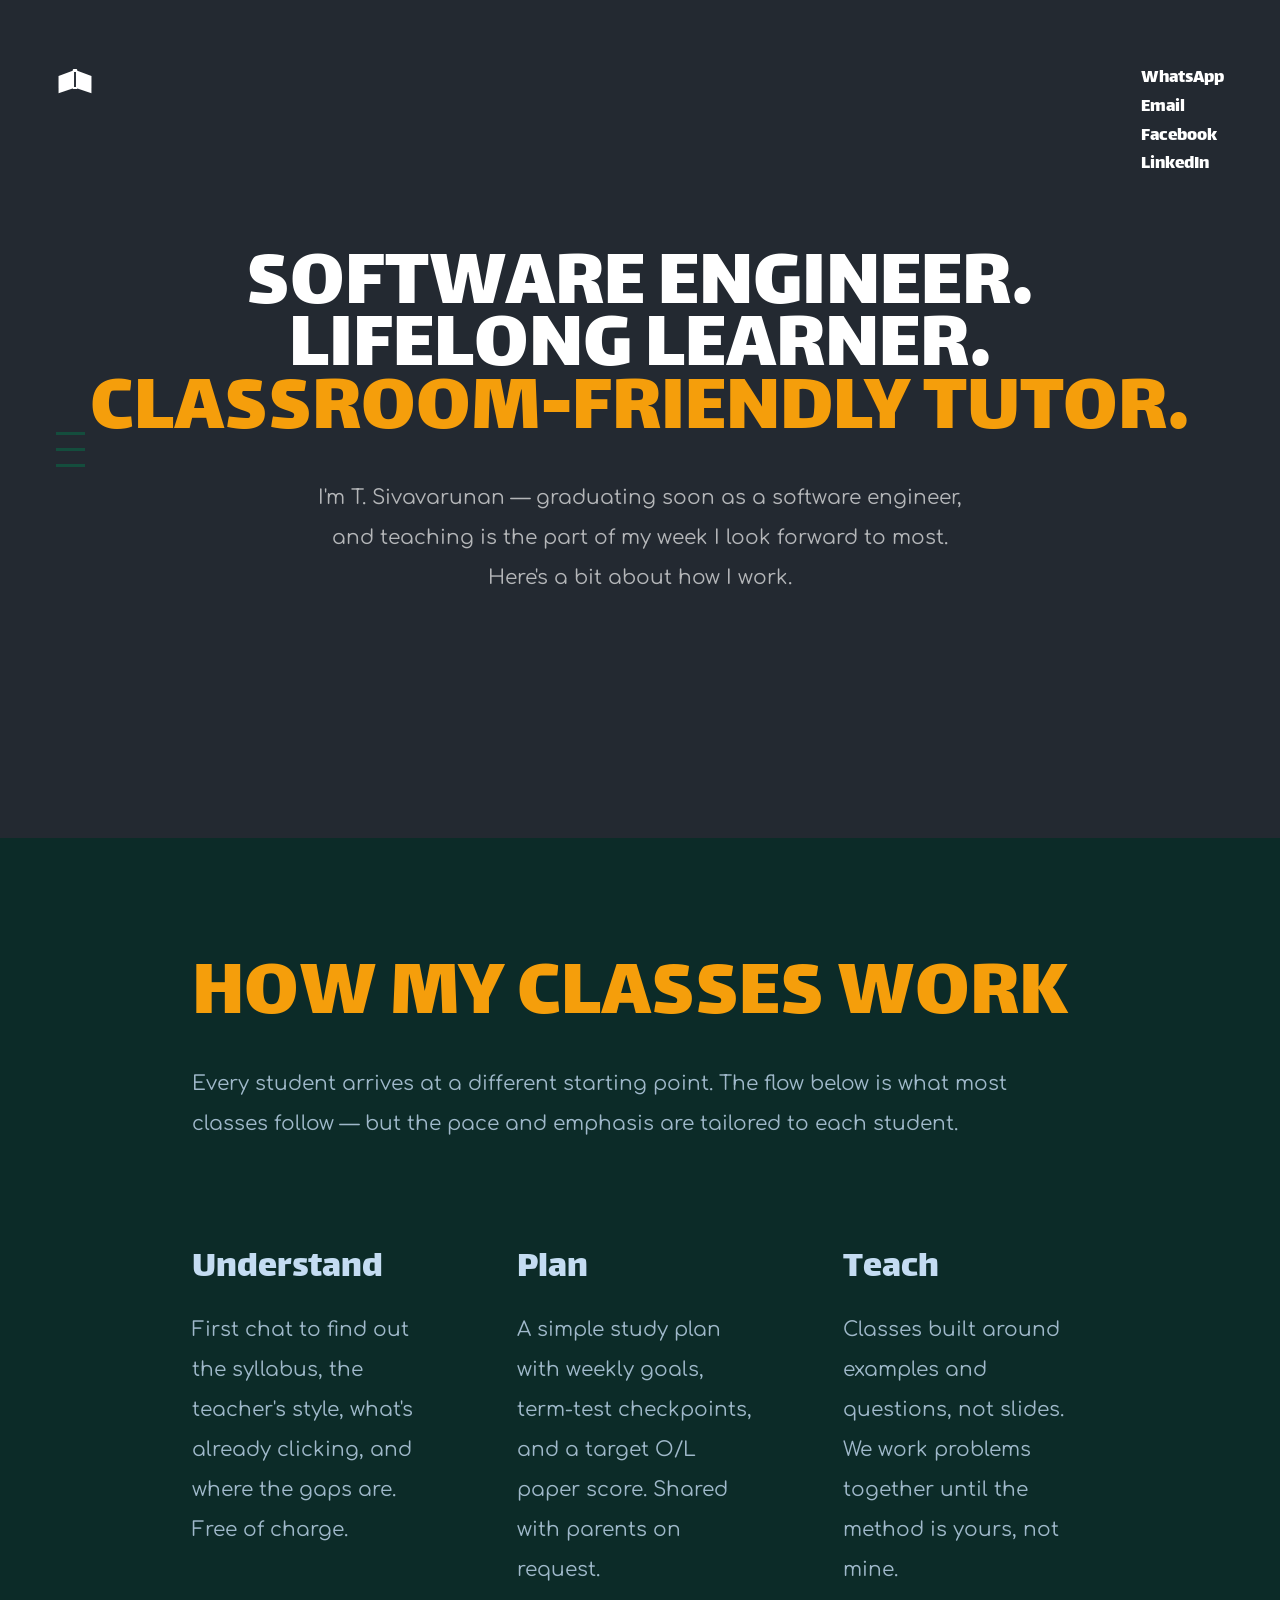
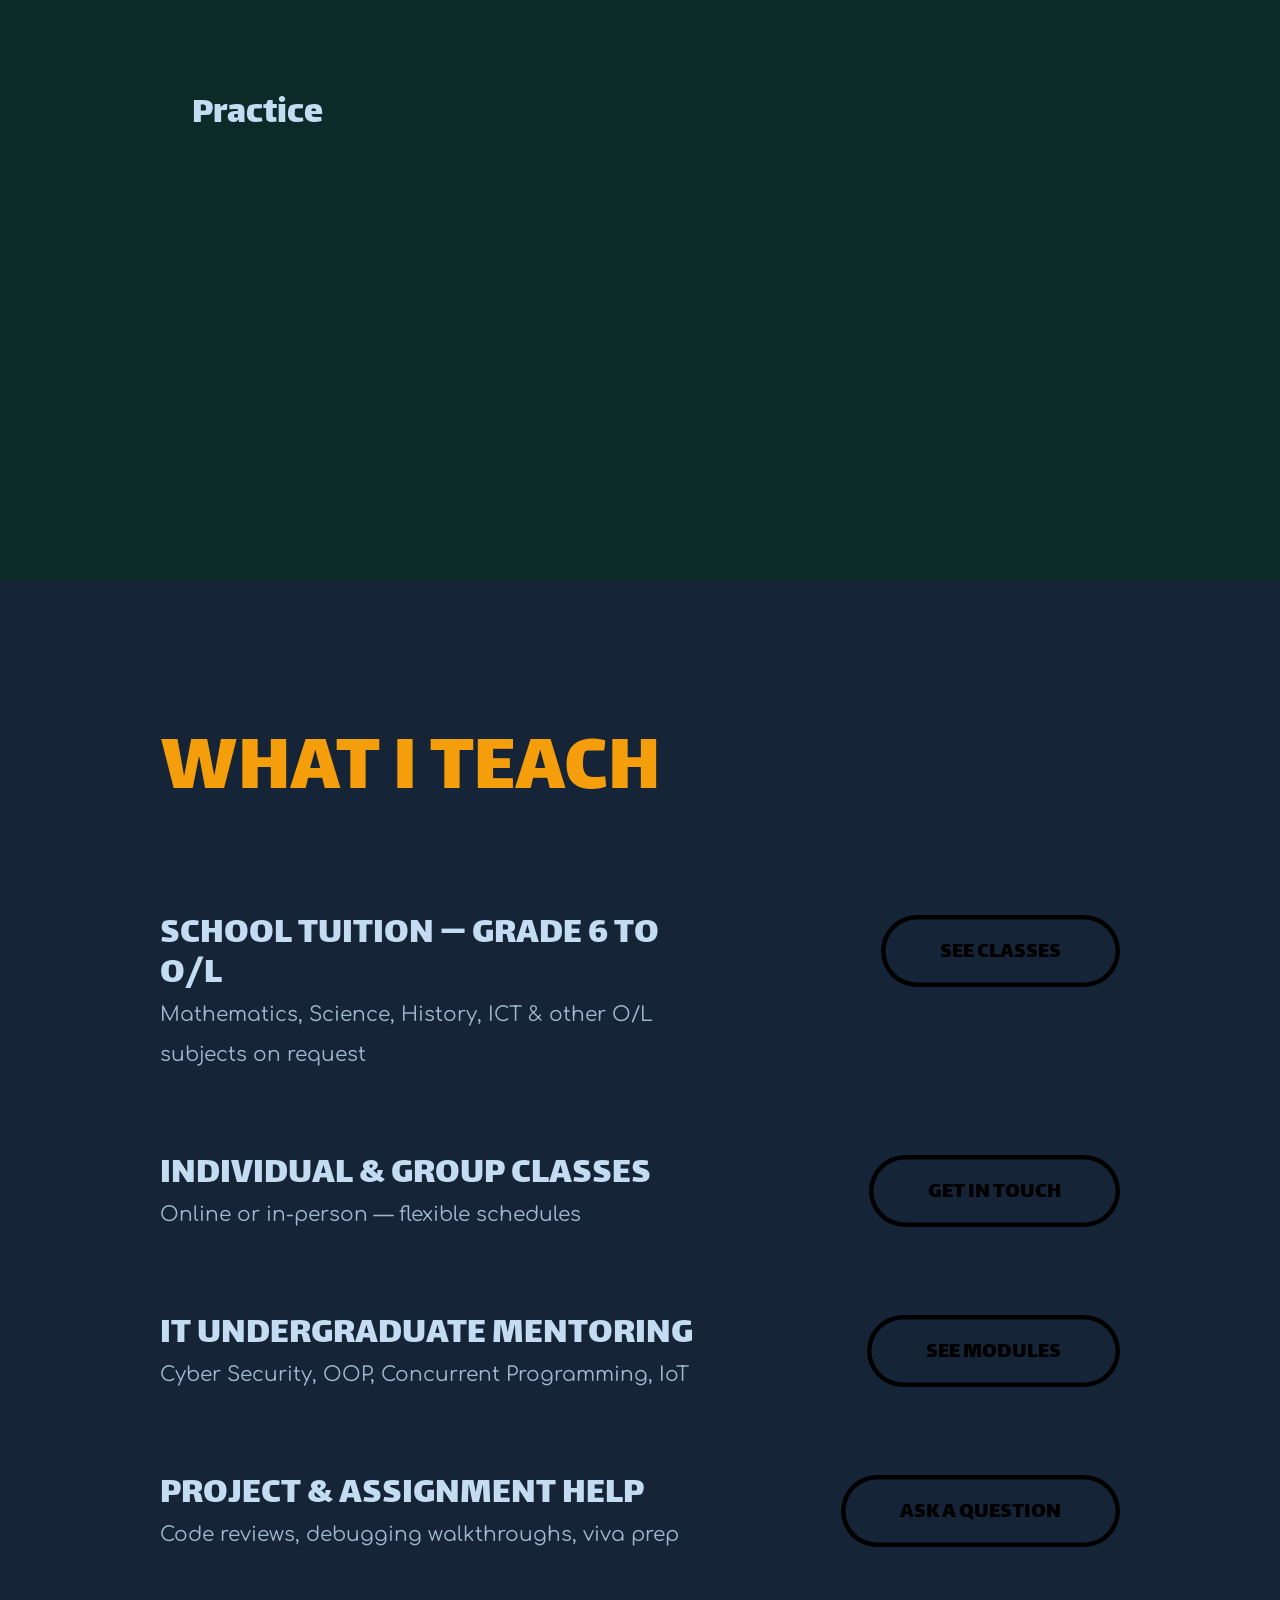
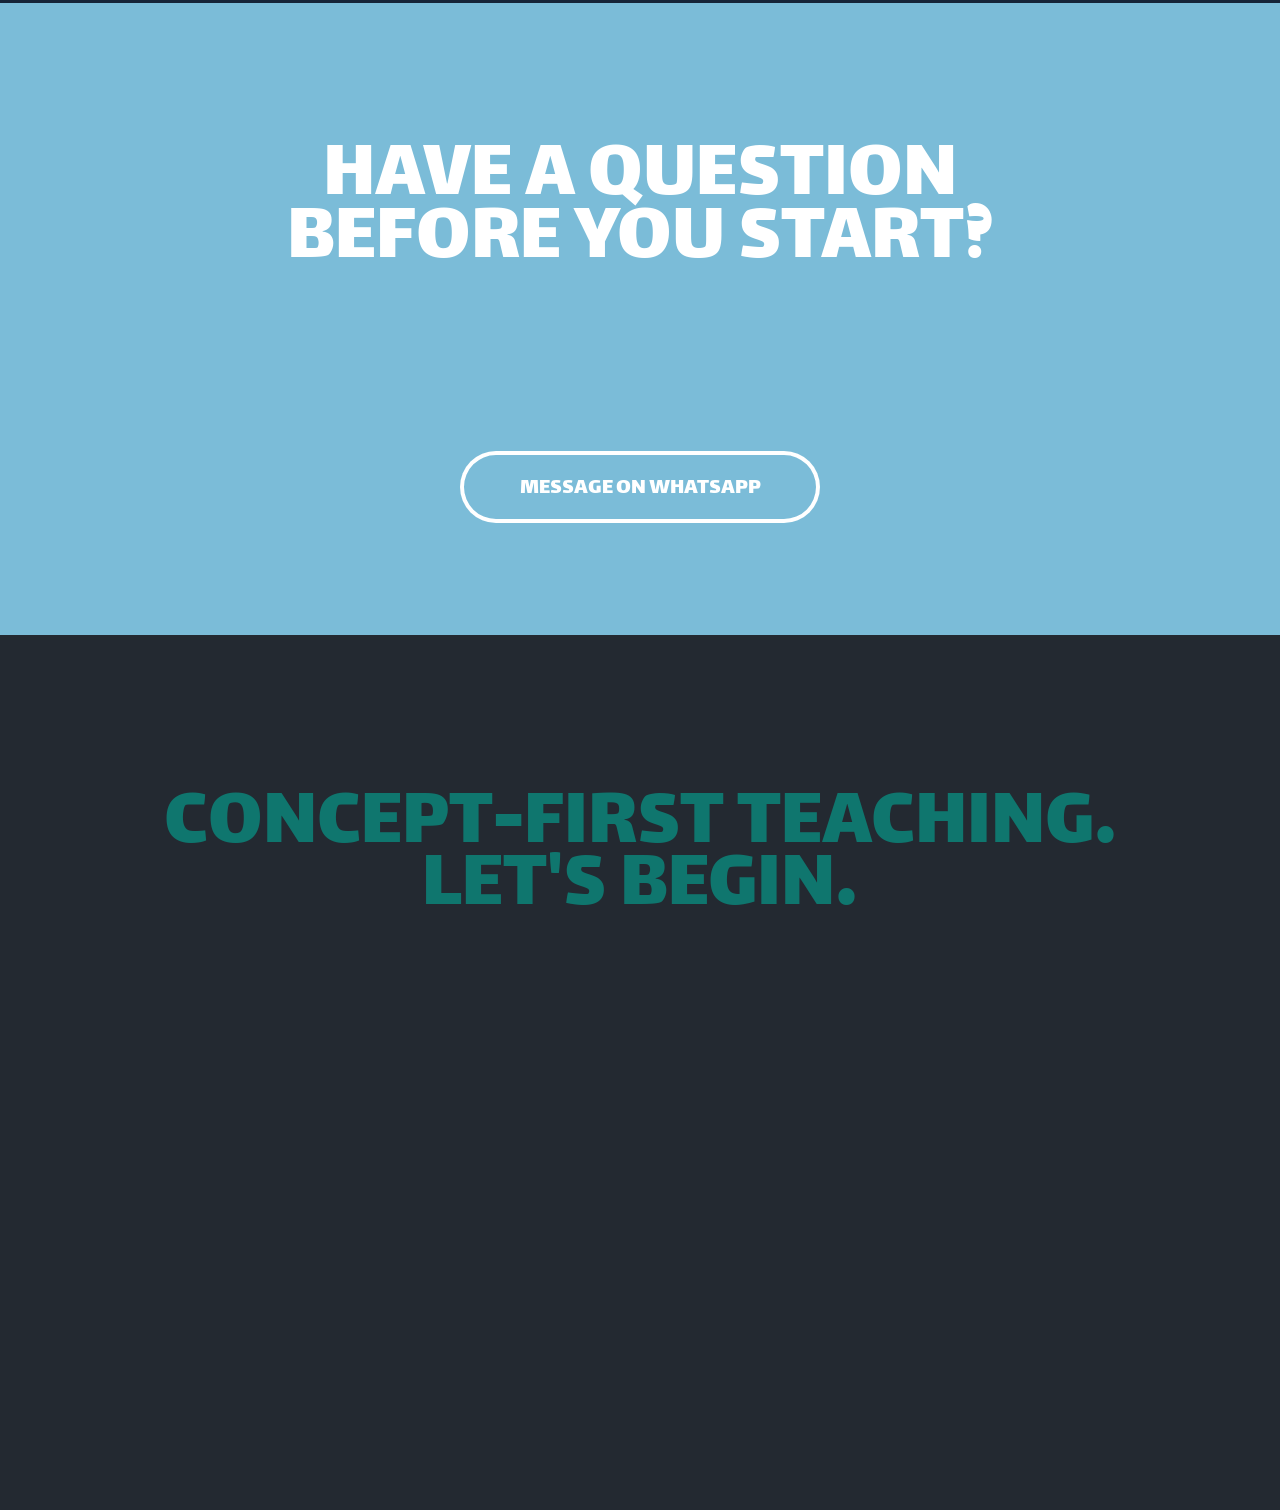
==== commit f5abb47f: "Add favicon; swap group class illustration for real photo - favicon.svg added (teal bg + white book " ====
--- a/about.html
+++ b/about.html
@@ -8,6 +8,7 @@
     <link rel="stylesheet" type="text/css" href="css/bootstrap.min.css">
     <link rel="stylesheet" type="text/css" href="css/fontawesome-all.min.css">
     <link rel="stylesheet" type="text/css" href="css/style.css">
+    <link rel="icon" href="images/favicon.svg" type="image/svg+xml">
 </head>
 <body class="inner-page">
 <div class="menu-toggle">
--- a/css/style.css
+++ b/css/style.css
@@ -189,7 +189,7 @@
     left: -30rem;
     height: 100%;
     width: 30rem;
-    background-color: #7BBCD8;
+    background-color: #071626;
     text-align: right;
     padding: 3rem 4rem;
     overflow-y: hidden;
@@ -209,19 +209,19 @@
 .main-menu .contant-info div {
     font-family: "Lalezar", cursive;
     font-size: 1.3rem;
-    color: #7BAFC8;
+    color: #8BBDD6;
 }
 
 .main-menu .contant-info div a {
     font-family: "Lalezar", cursive;
     font-size: 1.3rem;
-    color: #7BAFC8;
+    color: #8BBDD6;
     -webkit-transition: all 0.3s ease;
     transition: all 0.3s ease;
 }
 
 .main-menu .contant-info div a:hover, .main-menu .contant-info div a:focus {
-    color: #0F766E;
+    color: #F59E0B;
     text-decoration: none;
 }
 
@@ -245,14 +245,14 @@
     font-size: 5.3rem;
     line-height: 3.4rem;
     font-family: "Lalezar", cursive;
-    color: #14181C;
+    color: #D6EAF7;
     text-transform: uppercase;
     -webkit-transition: all 0.5s ease;
     transition: all 0.5s ease;
 }
 
 .main-menu .menu-links ul li a:hover, .main-menu .menu-links ul li a:focus {
-    color: #fff;
+    color: #F59E0B;
     text-decoration: none;
 }
 
@@ -1373,13 +1373,13 @@
 .few-contact .contact-info-holder .contact-info {
     font-family: "Lalezar", cursive;
     color: #D6EAF7;
-    font-size: 4.8rem;
+    font-size: 3rem;
 }
 
 .few-contact .contact-info-holder .contact-info a {
     font-family: "Lalezar", cursive;
     color: #0F766E;
-    font-size: 4.8rem;
+    font-size: 3rem;
     -webkit-transition: all 0.3s ease;
     transition: all 0.3s ease;
 }
@@ -1551,13 +1551,13 @@
 .footer .contact-info-holder .contact-info {
     font-family: "Lalezar", cursive;
     color: #fff;
-    font-size: 4.8rem;
+    font-size: 3rem;
 }
 
 .footer .contact-info-holder .contact-info a {
     font-family: "Lalezar", cursive;
     color: #fff;
-    font-size: 4.8rem;
+    font-size: 3rem;
     -webkit-transition: all 0.3s ease;
     transition: all 0.3s ease;
 }
@@ -2420,6 +2420,55 @@
 .project-info .lg-text { color: #E0EEF8; }
 .clients-section .lg-text { color: #E0EEF8; }
 
+/* ========== Mobile fixes ========== */
+/* Long strings (emails, urls) must not overflow */
+.few-contact .contact-info-holder .contact-info,
+.few-contact .contact-info-holder .contact-info a,
+.footer .contact-info-holder .contact-info,
+.footer .contact-info-holder .contact-info a,
+.normal-text p,
+.text-box p { overflow-wrap: anywhere; word-break: break-word; }
+
+@media (max-width: 768px) {
+    /* Lalezar line-height needs >= font-size or wrapped lines collapse */
+    .lg-text { line-height: 3rem; }
+    .lg-text span { line-height: 3rem; }
+    .extra-lg-text { line-height: 4rem; }
+    .extra-lg-text span { line-height: 4rem; }
+    .slg-text { line-height: 2.6rem; }
+
+    .post-box .text-holder .title,
+    .post-section .post-header .text-holder .title { line-height: 3rem; }
+}
+
+@media (max-width: 575px) {
+    .header { padding: 9rem 1.5rem 6rem; }
+
+    .lg-text { font-size: 2.2rem; line-height: 2.5rem; }
+    .lg-text span { line-height: 2.5rem; }
+    .extra-lg-text { font-size: 2.6rem; line-height: 2.9rem; }
+    .extra-lg-text span { line-height: 2.9rem; }
+
+    .footer .contact-info-holder .contact-info,
+    .footer .contact-info-holder .contact-info a,
+    .few-contact .contact-info-holder .contact-info,
+    .few-contact .contact-info-holder .contact-info a { font-size: 1.6rem; line-height: 2rem; }
+
+    .boxy { padding: 4rem 2rem; }
+    .boxy h1.title { font-size: 2.4rem; line-height: 2.7rem; }
+    .boxy .text { font-size: 1rem; line-height: 1.7rem; }
+    .boxy.img-box { min-height: 380px; padding: 3rem; }
+
+    .post-box .text-holder .title,
+    .post-section .post-header .text-holder .title { font-size: 2.4rem; line-height: 2.7rem; }
+
+    .footer { padding: 4rem 2rem; }
+    .footer .lg-text { font-size: 1.9rem; line-height: 2.2rem; }
+
+    /* drop hard <br> manual line-breaks visual collisions */
+    .normal-text br { display: none; }
+}
+
 /* ========== Section bg differentiation ========== */
 /* Dark teal tint — how my classes work, project detail */
 .process-section,
@@ -2436,4 +2485,3 @@
 /* Slightly raised card bg for post-section text panels */
 .post-section .post-header .text-holder,
 .post-section .post-content { background-color: #1A2D44; }
-}
